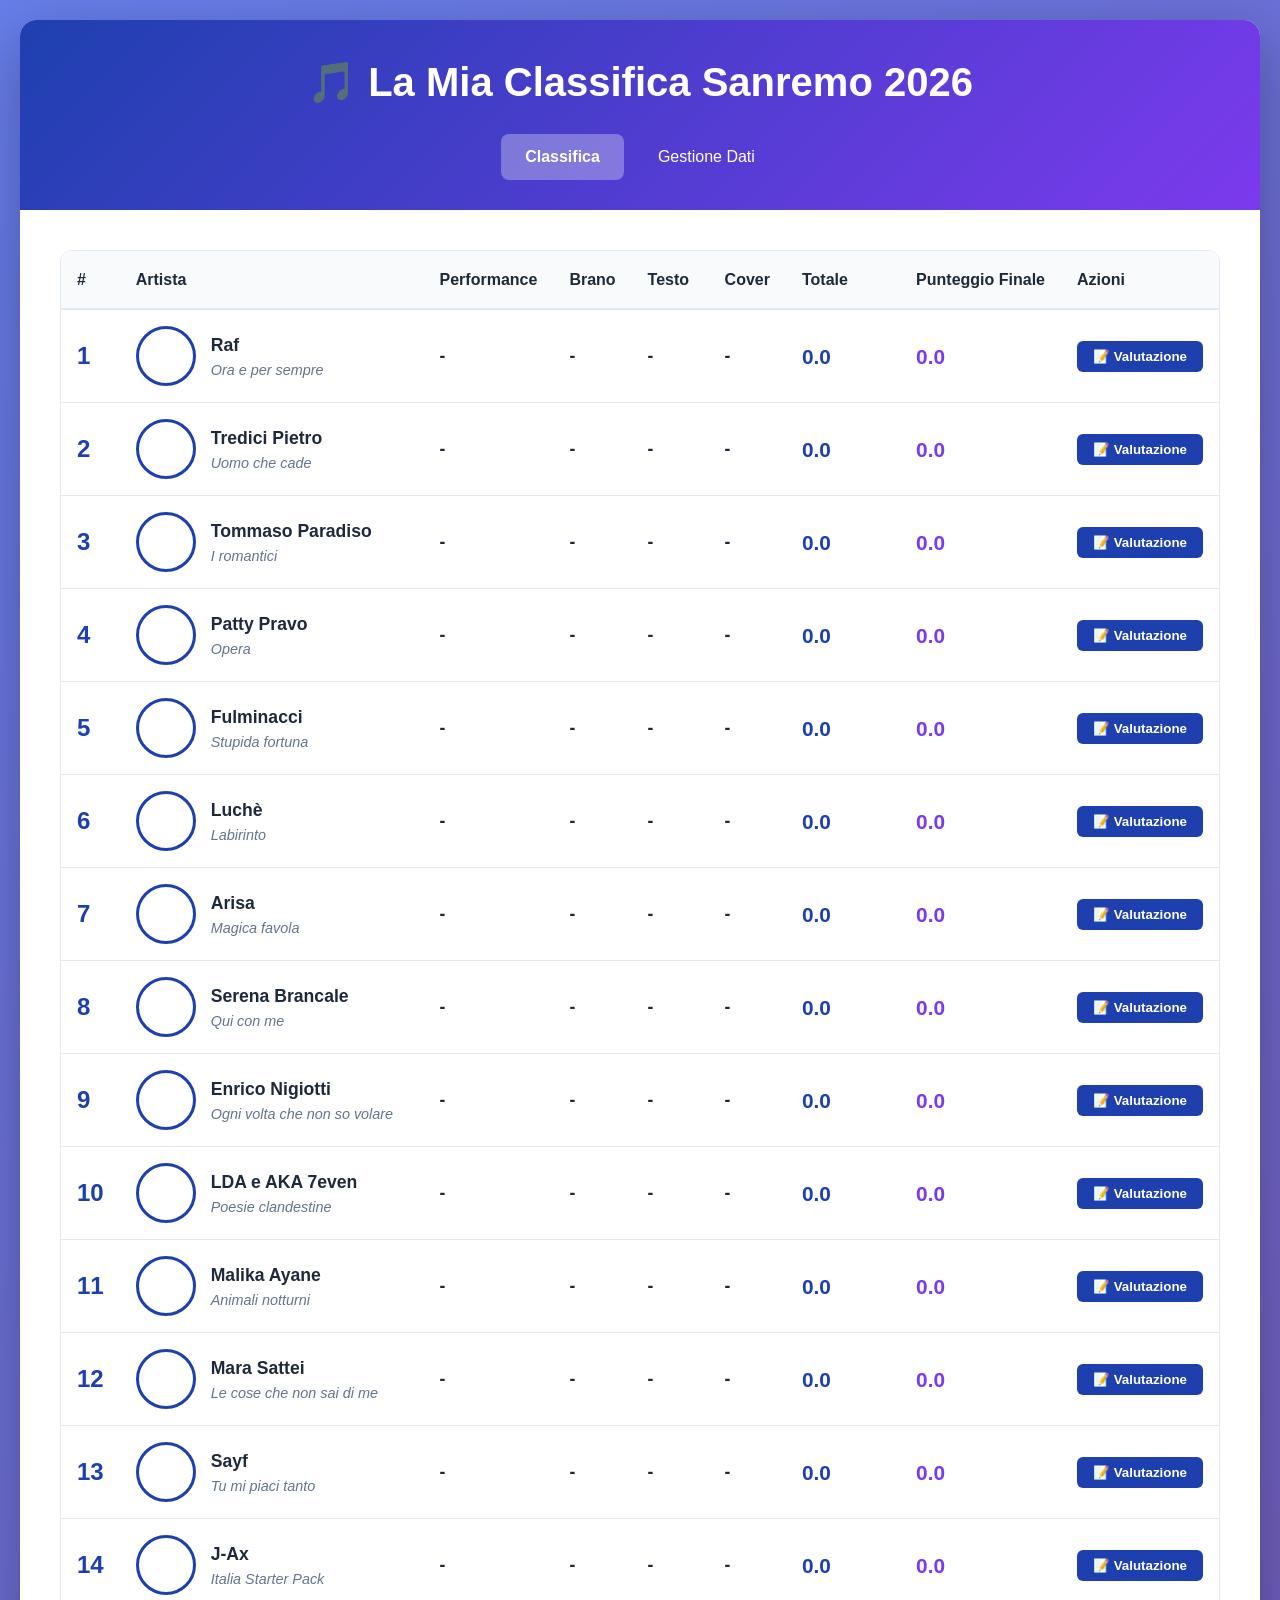
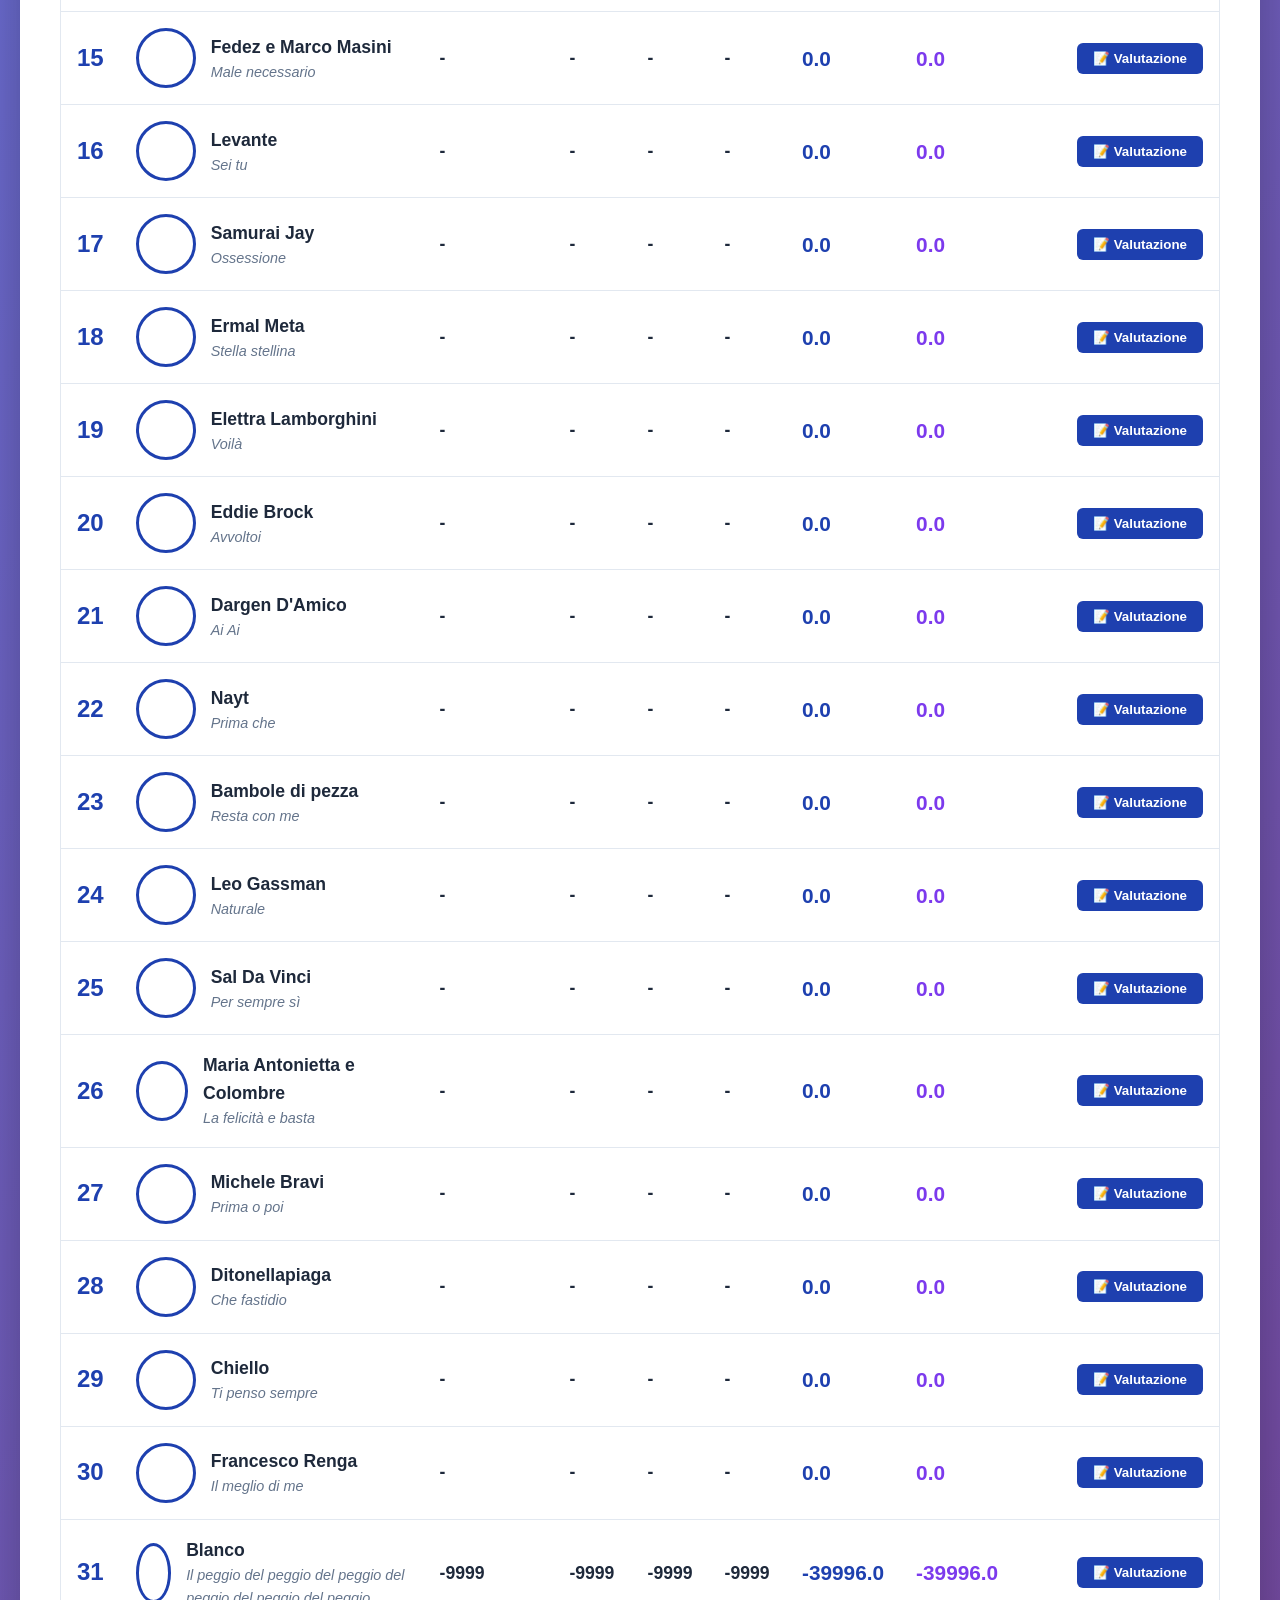
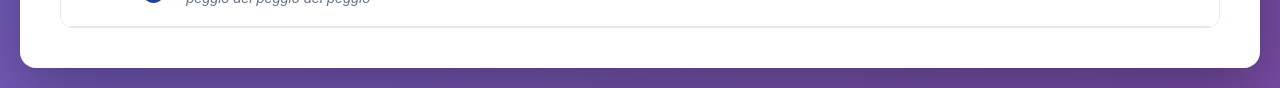
==== index.html @ cbe69db6 "immagini che si possono aprire" ====
<!DOCTYPE html>
<html lang="it">
<head>
    <meta charset="UTF-8">
    <meta name="viewport" content="width=device-width, initial-scale=1.0">
    <title>Classifica Sanremo 2026</title>
    <link rel="stylesheet" href="style.css">
</head>
<body>
    <div class="container">
        <header>
            <h1>🎵 La Mia Classifica Sanremo 2026</h1>
            <nav>
                <a href="index.html" class="active">Classifica</a>
                <a href="admin.html">Gestione Dati</a>
            </nav>
        </header>

        <main>
            <div class="table-container">
                <table id="rankingTable">
                    <thead>
                        <tr>
                            <th>#</th>
                            <th>Artista</th>
                            <th>Performance</th>
                            <th>Brano</th>
                            <th>Testo</th>
                            <th>Cover</th>
                            <th>Totale</th>
                            <th>Punteggio Finale</th>
                            <th>Azioni</th>
                        </tr>
                    </thead>
                    <tbody id="tableBody">
                        <!-- Popolato dinamicamente -->
                    </tbody>
                </table>
            </div>
        </main>
    </div>

    <!-- Modal per valutazione dettagliata -->
    <div id="reviewModal" class="modal">
        <div class="modal-content">
            <span class="close" onclick="closeModal()">&times;</span>
            <div id="modalBody">
                <!-- Contenuto dinamico -->
            </div>
        </div>
    </div>

    <!-- Modal per visualizzazione immagine -->
    <div id="imageModal" class="modal image-modal">
        <div class="image-modal-content">
            <span class="close" onclick="closeImageModal()">&times;</span>
            <img id="modalImage" src="" alt="">
        </div>
    </div>

    <script src="app.js"></script>
</body>
</html>
---- style.css ----
* {
    margin: 0;
    padding: 0;
    box-sizing: border-box;
}

:root {
    --primary: #1e40af;
    --secondary: #64748b;
    --success: #059669;
    --danger: #dc2626;
    --bg-light: #f8fafc;
    --bg-white: #ffffff;
    --text-dark: #1e293b;
    --text-light: #64748b;
    --border: #e2e8f0;
}

body {
    font-family: -apple-system, BlinkMacSystemFont, 'Segoe UI', Roboto, Oxygen, Ubuntu, sans-serif;
    background: linear-gradient(135deg, #667eea 0%, #764ba2 100%);
    color: var(--text-dark);
    line-height: 1.6;
    min-height: 100vh;
    padding: 20px;
}

/* Login Screen */
.login-screen {
    display: flex;
    justify-content: center;
    align-items: center;
    min-height: 100vh;
    padding: 20px;
}

.login-box {
    background: white;
    padding: 50px;
    border-radius: 16px;
    box-shadow: 0 20px 60px rgba(0, 0, 0, 0.3);
    max-width: 400px;
    width: 100%;
    text-align: center;
}

.login-box h1 {
    color: var(--primary);
    margin-bottom: 10px;
    font-size: 2rem;
}

.login-box p {
    color: var(--text-light);
    margin-bottom: 30px;
}

#loginForm input[type="password"] {
    width: 100%;
    padding: 15px;
    border: 2px solid var(--border);
    border-radius: 8px;
    font-size: 1rem;
    margin-bottom: 15px;
    transition: border-color 0.3s;
}

#loginForm input[type="password"]:focus {
    outline: none;
    border-color: var(--primary);
}

#loginForm button {
    width: 100%;
    padding: 15px;
    margin-bottom: 15px;
}

.login-error {
    color: var(--danger);
    font-weight: 600;
    margin-top: 10px;
    min-height: 20px;
}

.back-link {
    display: inline-block;
    color: var(--text-light);
    text-decoration: none;
    margin-top: 20px;
    transition: color 0.3s;
}

.back-link:hover {
    color: var(--primary);
}

.container {
    max-width: 1400px;
    margin: 0 auto;
    background: var(--bg-white);
    border-radius: 16px;
    box-shadow: 0 20px 60px rgba(0, 0, 0, 0.3);
    overflow: hidden;
}

header {
    background: linear-gradient(135deg, #1e40af 0%, #7c3aed 100%);
    color: white;
    padding: 30px 40px;
    text-align: center;
}

header h1 {
    font-size: 2.5rem;
    margin-bottom: 20px;
}

nav {
    display: flex;
    justify-content: center;
    align-items: center;
    gap: 10px;
}

nav a {
    color: white;
    text-decoration: none;
    padding: 10px 24px;
    border-radius: 8px;
    transition: background 0.3s;
}

nav a:hover {
    background: rgba(255, 255, 255, 0.2);
}

nav a.active {
    background: rgba(255, 255, 255, 0.3);
    font-weight: 600;
}

.btn-logout {
    background: rgba(220, 38, 38, 0.9);
    color: white;
    border: none;
    padding: 10px 24px;
    border-radius: 8px;
    cursor: pointer;
    font-weight: 600;
    transition: background 0.3s;
    margin-left: 20px;
}

.btn-logout:hover {
    background: rgba(220, 38, 38, 1);
}

main {
    padding: 40px;
}

/* Info Box */
.info-box {
    background: #dbeafe;
    border-left: 4px solid var(--primary);
    padding: 15px 20px;
    margin-bottom: 30px;
    border-radius: 8px;
    color: var(--text-dark);
}

/* Filters */
.filters {
    display: flex;
    gap: 10px;
    margin-bottom: 20px;
}

.btn-filter {
    padding: 10px 20px;
    border: 2px solid var(--primary);
    background: white;
    color: var(--primary);
    border-radius: 8px;
    cursor: pointer;
    font-weight: 600;
    transition: all 0.3s;
}

.btn-filter:hover {
    background: var(--primary);
    color: white;
}

/* Table */
.table-container {
    overflow-x: auto;
    border-radius: 12px;
    border: 1px solid var(--border);
}

table {
    width: 100%;
    border-collapse: collapse;
    background: white;
}

thead {
    background: var(--bg-light);
}

th {
    padding: 16px;
    text-align: left;
    font-weight: 700;
    color: var(--text-dark);
    border-bottom: 2px solid var(--border);
    white-space: nowrap;
}

td {
    padding: 16px;
    border-bottom: 1px solid var(--border);
}

tr:hover {
    background: var(--bg-light);
}

.artist-cell {
    display: flex;
    align-items: center;
    gap: 15px;
}

.artist-photo {
    width: 60px;
    height: 60px;
    border-radius: 50%;
    object-fit: cover;
    border: 3px solid var(--primary);
}

.artist-photo.clickable-image {
    cursor: pointer;
    transition: transform 0.3s, filter 0.3s;
}

.artist-photo.clickable-image:hover {
    transform: scale(1.1);
    filter: brightness(1.2);
}

.artist-info {
    display: flex;
    flex-direction: column;
}

.artist-name {
    font-weight: 700;
    font-size: 1.1rem;
    color: var(--text-dark);
}

.artist-song {
    font-size: 0.9rem;
    color: var(--text-light);
    font-style: italic;
}

.score {
    font-weight: 600;
    font-size: 1.1rem;
}

.total-score {
    font-weight: 800;
    font-size: 1.3rem;
    color: var(--primary);
}

.final-score {
    font-weight: 800;
    font-size: 1.3rem;
    color: #7c3aed;
}

.position {
    font-weight: 800;
    font-size: 1.5rem;
    color: var(--primary);
}

.btn-review {
    padding: 8px 16px;
    background: var(--primary);
    color: white;
    border: none;
    border-radius: 6px;
    cursor: pointer;
    font-weight: 600;
    transition: all 0.3s;
    white-space: nowrap;
}

.btn-review:hover {
    background: #1e3a8a;
    transform: translateY(-2px);
}

/* Modal */
.modal {
    display: none;
    position: fixed;
    z-index: 1000;
    left: 0;
    top: 0;
    width: 100%;
    height: 100%;
    background: rgba(0, 0, 0, 0.7);
    backdrop-filter: blur(5px);
}

.modal-content {
    background: white;
    margin: 5% auto;
    padding: 40px;
    border-radius: 16px;
    max-width: 700px;
    max-height: 80vh;
    overflow-y: auto;
    position: relative;
    box-shadow: 0 20px 60px rgba(0, 0, 0, 0.3);
}

.close {
    position: absolute;
    right: 20px;
    top: 20px;
    font-size: 32px;
    font-weight: bold;
    color: var(--text-light);
    cursor: pointer;
    transition: color 0.3s;
}

.close:hover {
    color: var(--danger);
}

/* Admin Actions */
.admin-actions {
    display: flex;
    gap: 10px;
    margin-bottom: 30px;
    flex-wrap: wrap;
}

.btn-primary, .btn-secondary, .btn-danger {
    padding: 12px 24px;
    border: none;
    border-radius: 8px;
    cursor: pointer;
    font-weight: 600;
    font-size: 1rem;
    transition: all 0.3s;
}

.btn-primary {
    background: var(--primary);
    color: white;
}

.btn-primary:hover {
    background: #1e3a8a;
}

.btn-secondary {
    background: var(--secondary);
    color: white;
}

.btn-secondary:hover {
    background: #475569;
}

.btn-danger {
    background: var(--danger);
    color: white;
}

.btn-danger:hover {
    background: #b91c1c;
}

/* Artists Grid */
.artists-grid {
    display: grid;
    grid-template-columns: repeat(auto-fill, minmax(300px, 1fr));
    gap: 20px;
}

.artist-card {
    background: white;
    border: 2px solid var(--border);
    border-radius: 12px;
    padding: 20px;
    cursor: pointer;
    transition: all 0.3s;
    position: relative;
}

.artist-card:hover {
    border-color: var(--primary);
    transform: translateY(-5px);
    box-shadow: 0 10px 30px rgba(0, 0, 0, 0.1);
}

.position-badge {
    position: absolute;
    top: 15px;
    right: 15px;
    background: var(--primary);
    color: white;
    width: 40px;
    height: 40px;
    border-radius: 50%;
    display: flex;
    align-items: center;
    justify-content: center;
    font-weight: 800;
    font-size: 1.2rem;
    box-shadow: 0 2px 8px rgba(0, 0, 0, 0.2);
}

.artist-card img {
    width: 100%;
    height: 200px;
    object-fit: cover;
    border-radius: 8px;
    margin-bottom: 15px;
}

.artist-card h3 {
    margin-bottom: 5px;
    color: var(--text-dark);
}

.artist-card p {
    color: var(--text-light);
    font-size: 0.9rem;
    margin-bottom: 10px;
}

.artist-card .scores {
    display: grid;
    grid-template-columns: repeat(2, 1fr);
    gap: 8px;
    font-size: 0.85rem;
}

.artist-card .scores div {
    background: var(--bg-light);
    padding: 5px 10px;
    border-radius: 6px;
}

/* Form */
.form-group {
    margin-bottom: 20px;
}

.form-group label {
    display: block;
    margin-bottom: 8px;
    font-weight: 600;
    color: var(--text-dark);
}

.form-group input,
.form-group textarea {
    width: 100%;
    padding: 12px;
    border: 2px solid var(--border);
    border-radius: 8px;
    font-size: 1rem;
    font-family: inherit;
    transition: border-color 0.3s;
}

.form-group input:focus,
.form-group textarea:focus {
    outline: none;
    border-color: var(--primary);
}

.form-group small {
    display: block;
    margin-top: 5px;
    color: var(--text-light);
    font-size: 0.85rem;
}

.form-row {
    display: grid;
    grid-template-columns: repeat(2, 1fr);
    gap: 15px;
}

.form-actions {
    display: flex;
    gap: 10px;
    margin-top: 30px;
}

.form-actions button {
    flex: 1;
}

/* Review Modal Content */
#modalBody h2 {
    color: var(--primary);
    margin-bottom: 10px;
}

#modalBody h3 {
    margin-top: 20px;
    margin-bottom: 10px;
    color: var(--text-dark);
}

#modalBody .scores-grid {
    display: grid;
    grid-template-columns: repeat(2, 1fr);
    gap: 15px;
    margin: 20px 0;
}

#modalBody .score-item {
    background: var(--bg-light);
    padding: 15px;
    border-radius: 8px;
    text-align: center;
}

#modalBody .score-item strong {
    display: block;
    font-size: 0.9rem;
    color: var(--text-light);
    margin-bottom: 5px;
}

#modalBody .score-item span {
    font-size: 2rem;
    font-weight: 800;
    color: var(--primary);
}

#modalBody .review-text {
    background: var(--bg-light);
    padding: 20px;
    border-radius: 8px;
    line-height: 1.8;
    margin-top: 15px;
}

/* Image Modal */
.image-modal {
    z-index: 2000;
}

.image-modal-content {
    background: transparent;
    display: flex;
    align-items: center;
    justify-content: center;
    position: relative;
}

.image-modal-content img {
    max-width: 90%;
    max-height: 90vh;
    border-radius: 8px;
    object-fit: contain;
    box-shadow: 0 4px 20px rgba(0, 0, 0, 0.3);
}

.image-modal-content .close {
    position: absolute;
    top: 20px;
    right: 30px;
    color: white;
    font-size: 40px;
    font-weight: bold;
    cursor: pointer;
    background: rgba(0, 0, 0, 0.5);
    width: 50px;
    height: 50px;
    border-radius: 50%;
    display: flex;
    align-items: center;
    justify-content: center;
    transition: background 0.3s;
    z-index: 2001;
}

.image-modal-content .close:hover {
    background: rgba(0, 0, 0, 0.8);
}

@media (max-width: 768px) {
    .login-box {
        padding: 30px;
    }

    header h1 {
        font-size: 1.8rem;
    }

    main {
        padding: 20px;
    }

    .form-row {
        grid-template-columns: 1fr;
    }

    .artists-grid {
        grid-template-columns: 1fr;
    }

    table {
        font-size: 0.9rem;
    }

    th, td {
        padding: 10px;
    }
}
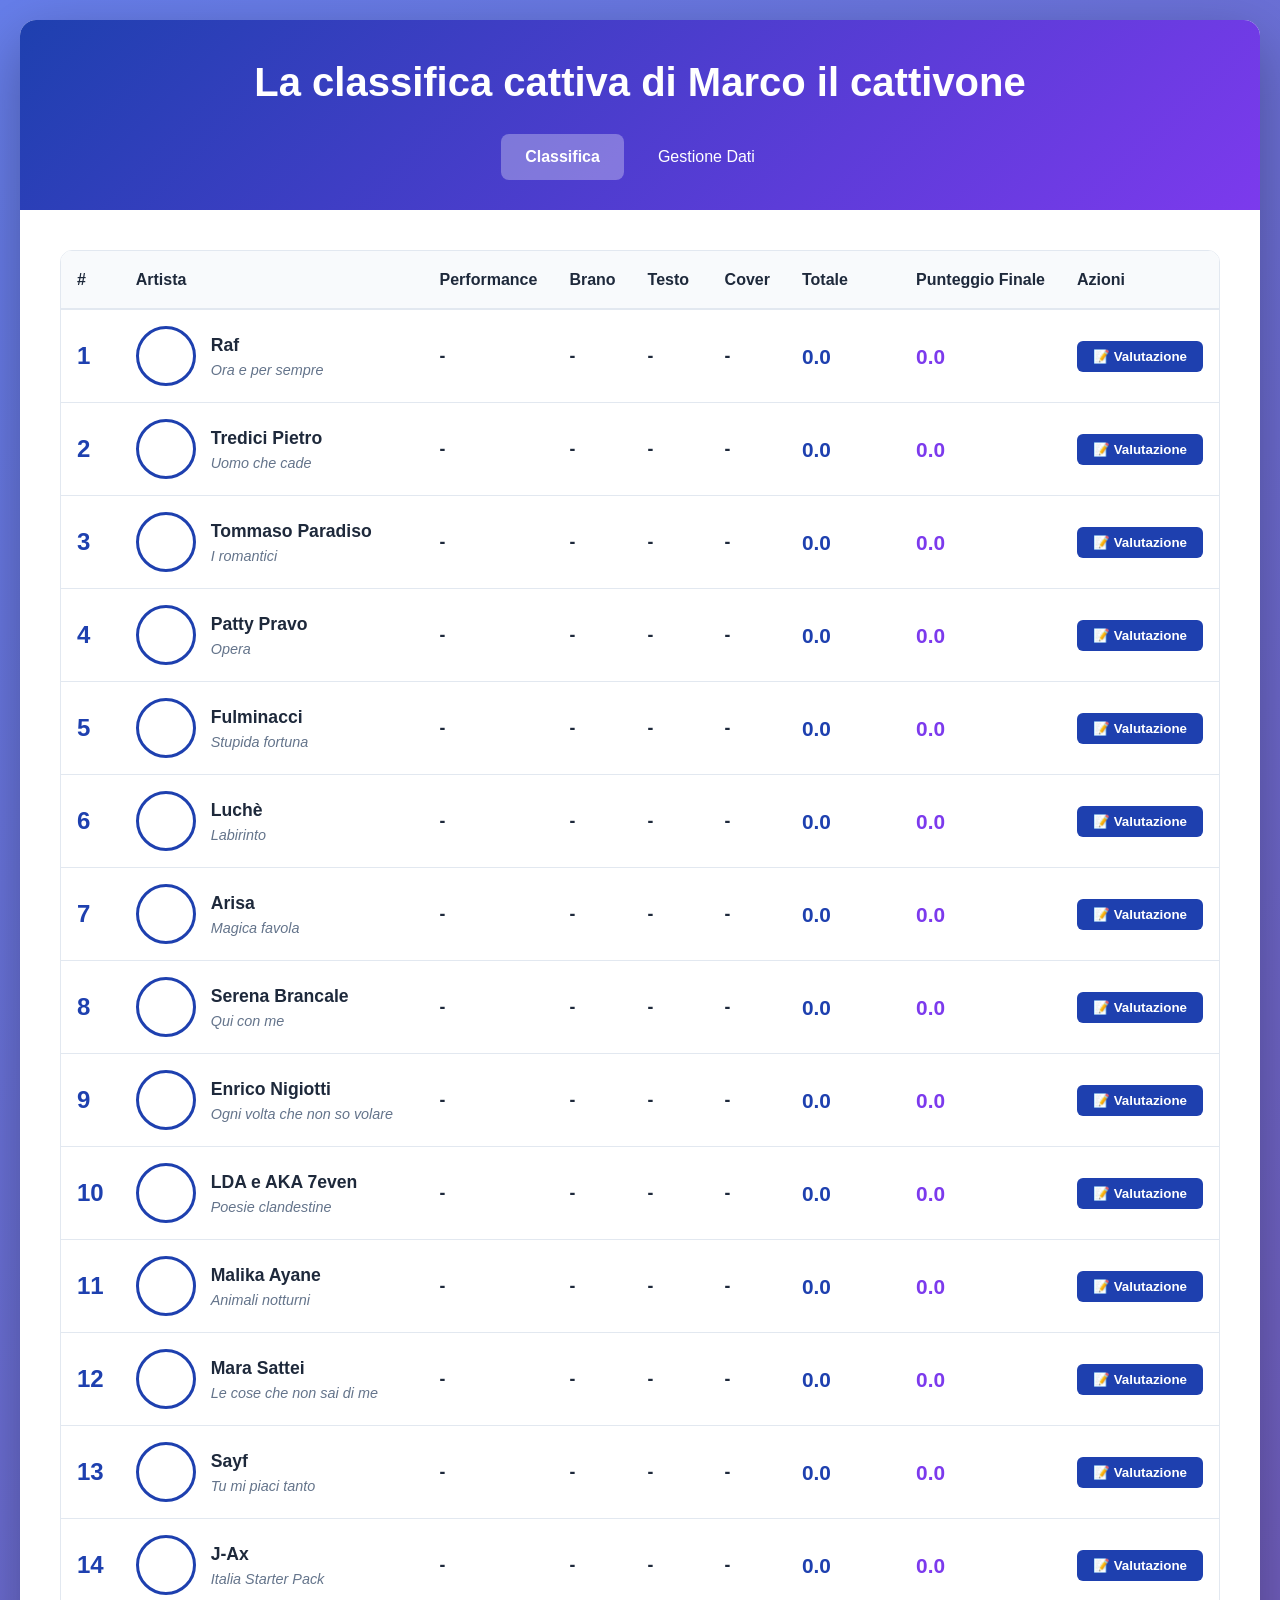
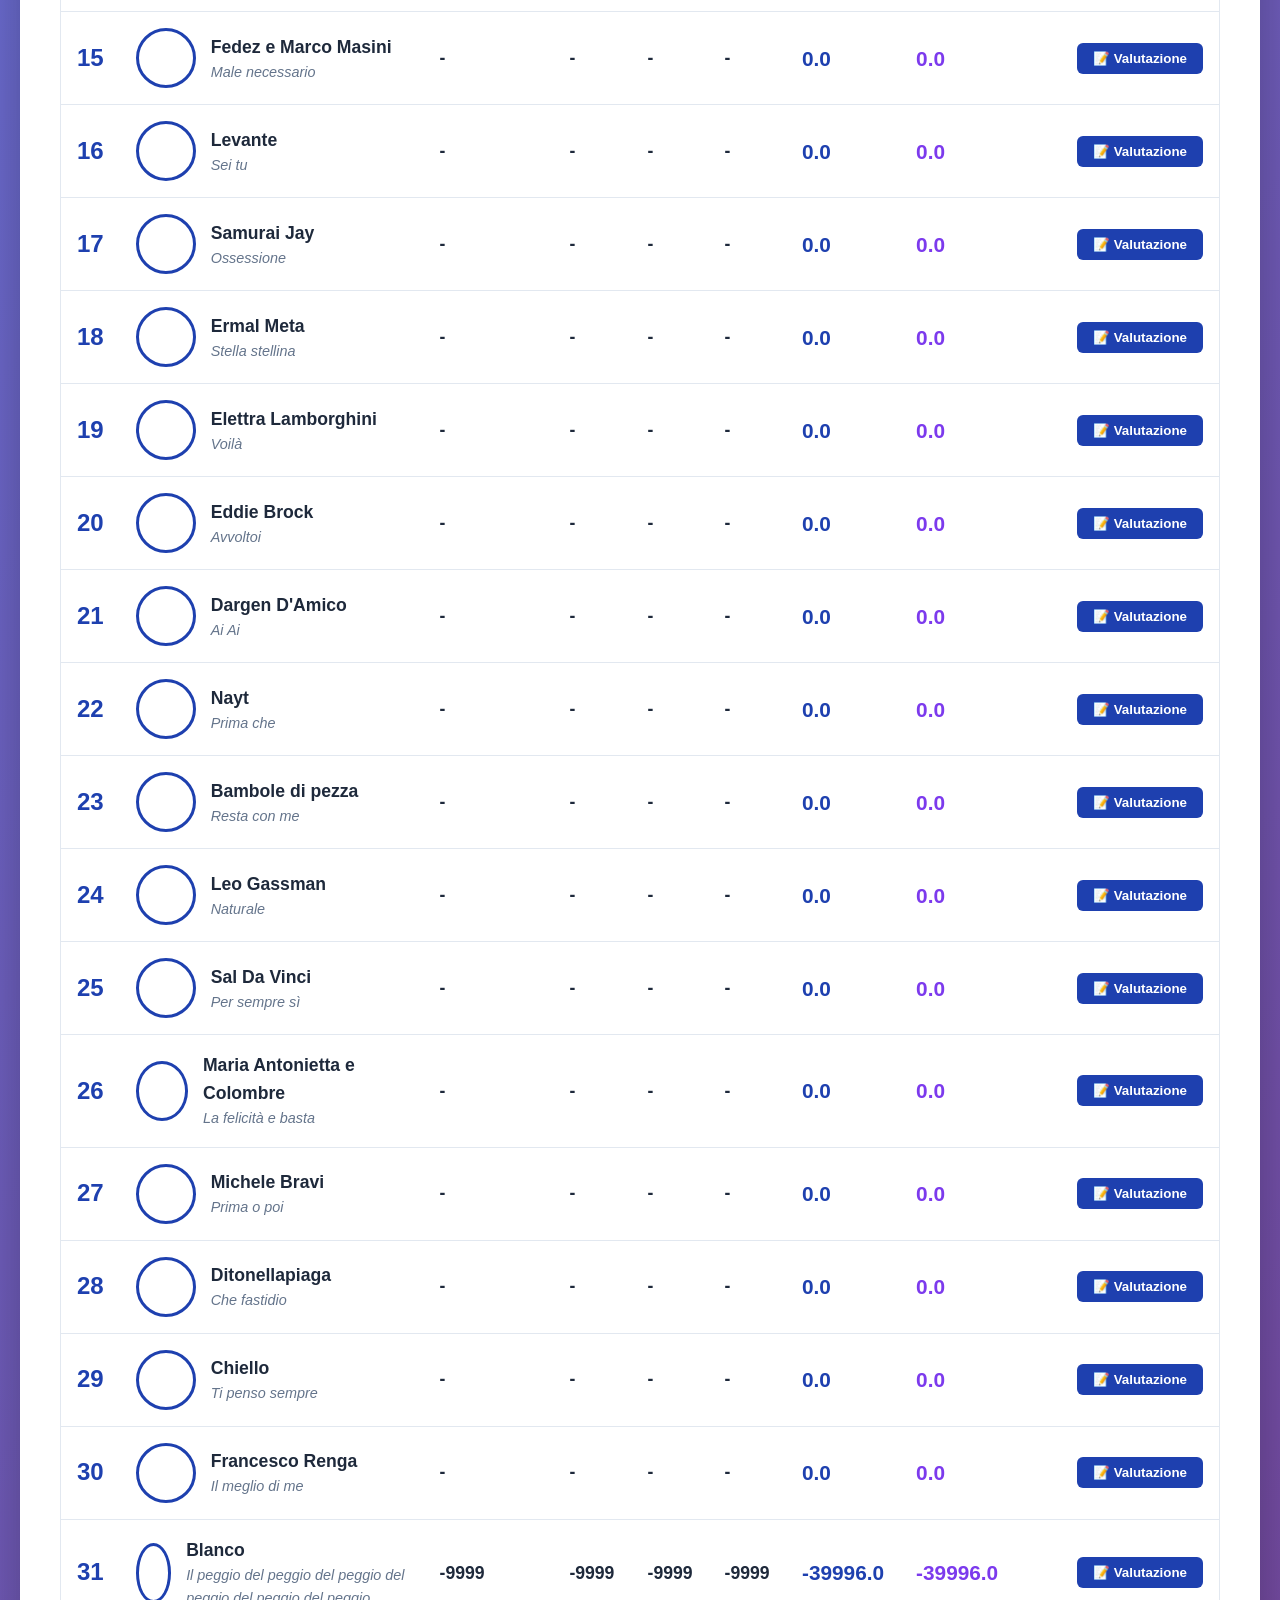
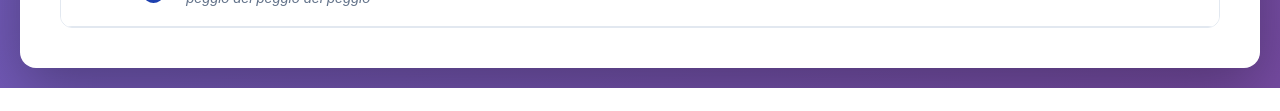
==== commit 89b892ac: "titolo" ====
--- a/index.html
+++ b/index.html
@@ -9,7 +9,7 @@
 <body>
     <div class="container">
         <header>
-            <h1>🎵 La Mia Classifica Sanremo 2026</h1>
+            <h1>La classifica cattiva di Marco il cattivone</h1>
             <nav>
                 <a href="index.html" class="active">Classifica</a>
                 <a href="admin.html">Gestione Dati</a>
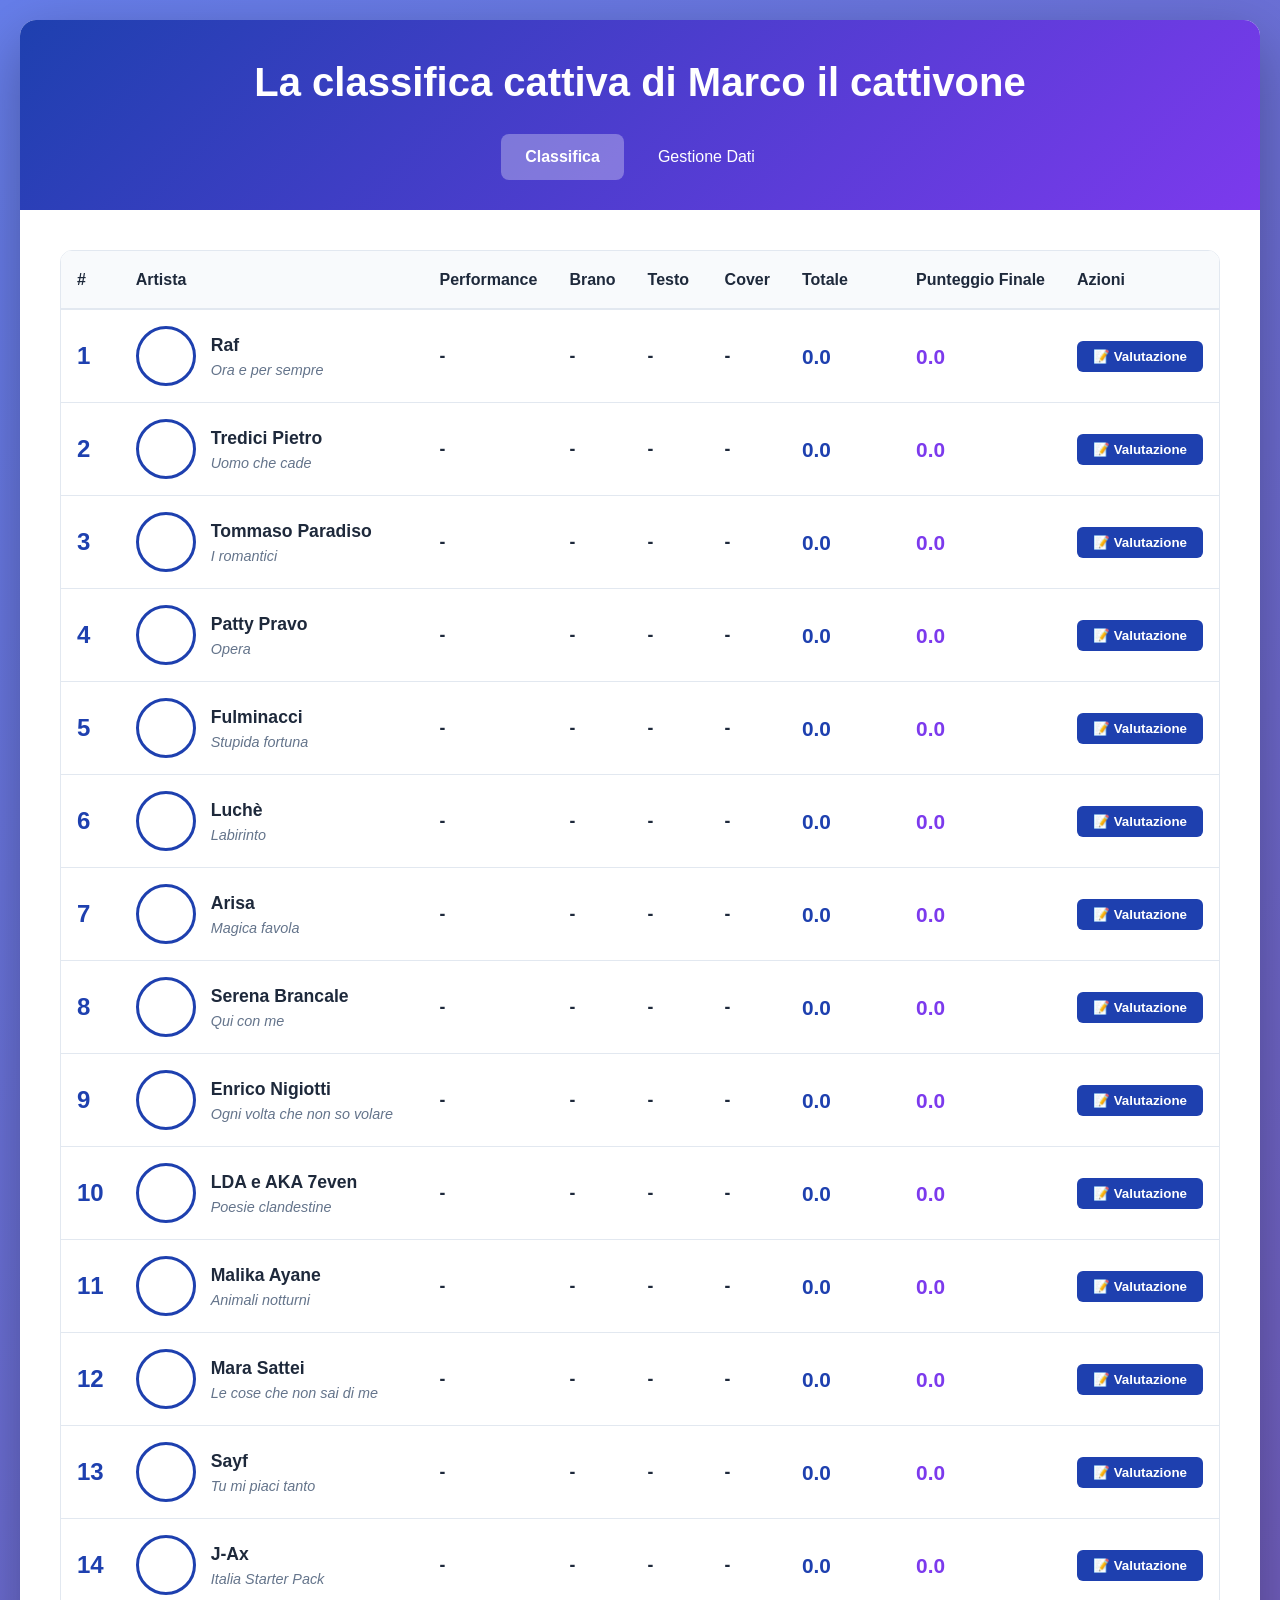
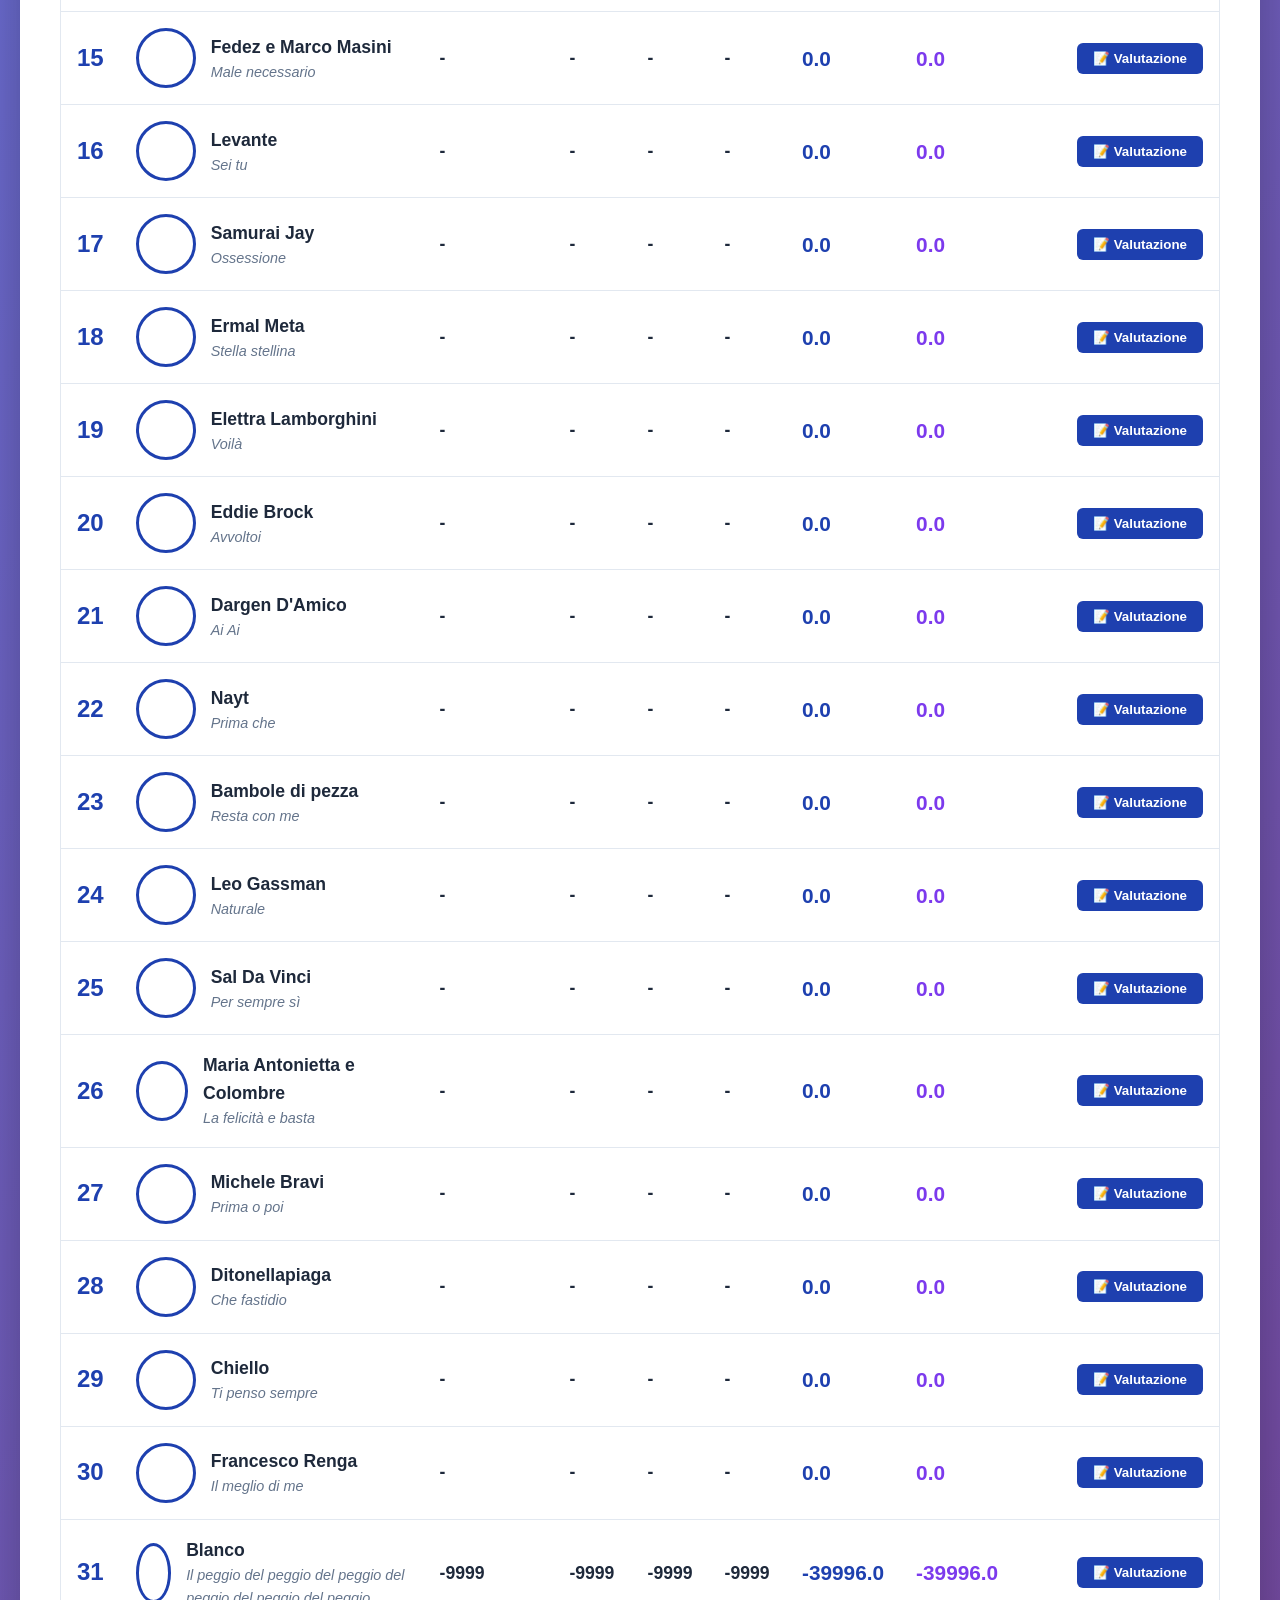
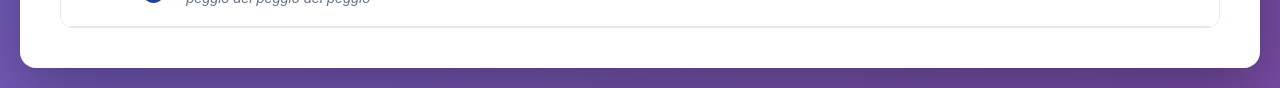
==== commit f8d3b739: "firebase" ====
--- a/index.html
+++ b/index.html
@@ -58,6 +58,10 @@
         </div>
     </div>
 
+    <!-- Firebase SDK (sistema commenti) -->
+    <script src="https://www.gstatic.com/firebasejs/10.11.0/firebase-app-compat.js"></script>
+    <script src="https://www.gstatic.com/firebasejs/10.11.0/firebase-firestore-compat.js"></script>
+    <script src="firebase-config.js"></script>
     <script src="app.js"></script>
 </body>
 </html>
--- a/style.css
+++ b/style.css
@@ -637,4 +637,155 @@
     th, td {
         padding: 10px;
     }
+}
+
+/* ============================================================
+   SISTEMA DI COMMENTI
+   ============================================================ */
+
+.comments-section {
+    margin-top: 30px;
+    padding-top: 25px;
+    border-top: 2px solid var(--border);
+}
+
+.comments-section h3 {
+    margin-bottom: 15px;
+    color: var(--text-dark);
+    font-size: 1.1rem;
+}
+
+/* Form commento */
+.comment-form {
+    background: var(--bg-light);
+    border-radius: 10px;
+    padding: 18px;
+    margin-bottom: 20px;
+    display: flex;
+    flex-direction: column;
+    gap: 10px;
+}
+
+.comment-input,
+.comment-textarea {
+    width: 100%;
+    padding: 10px 14px;
+    border: 2px solid var(--border);
+    border-radius: 8px;
+    font-size: 0.95rem;
+    font-family: inherit;
+    transition: border-color 0.3s, box-shadow 0.3s;
+    background: white;
+}
+
+.comment-input:focus,
+.comment-textarea:focus {
+    outline: none;
+    border-color: var(--primary);
+    box-shadow: 0 0 0 3px rgba(30, 64, 175, 0.1);
+}
+
+.comment-textarea {
+    resize: vertical;
+    min-height: 80px;
+}
+
+.comment-input.input-error,
+.comment-textarea.input-error {
+    border-color: var(--danger);
+    animation: shake 0.3s ease;
+}
+
+@keyframes shake {
+    0%, 100% { transform: translateX(0); }
+    25%       { transform: translateX(-6px); }
+    75%       { transform: translateX(6px); }
+}
+
+.btn-comment {
+    align-self: flex-end;
+    padding: 9px 20px;
+    background: var(--primary);
+    color: white;
+    border: none;
+    border-radius: 8px;
+    cursor: pointer;
+    font-size: 0.95rem;
+    font-weight: 600;
+    transition: background 0.3s, transform 0.2s;
+}
+
+.btn-comment:hover:not(:disabled) {
+    background: #1e3a8a;
+    transform: translateY(-1px);
+}
+
+.btn-comment:disabled {
+    opacity: 0.6;
+    cursor: default;
+}
+
+/* Lista commenti */
+.comments-list {
+    display: flex;
+    flex-direction: column;
+    gap: 12px;
+}
+
+.comment-item {
+    background: white;
+    border: 1px solid var(--border);
+    border-radius: 10px;
+    padding: 14px 16px;
+    transition: box-shadow 0.2s;
+}
+
+.comment-item:hover {
+    box-shadow: 0 2px 10px rgba(0, 0, 0, 0.07);
+}
+
+.comment-header {
+    display: flex;
+    align-items: center;
+    justify-content: space-between;
+    margin-bottom: 8px;
+    flex-wrap: wrap;
+    gap: 4px;
+}
+
+.comment-author {
+    font-weight: 700;
+    color: var(--primary);
+    font-size: 0.95rem;
+}
+
+.comment-date {
+    font-size: 0.78rem;
+    color: var(--text-light);
+}
+
+.comment-body {
+    color: var(--text-dark);
+    line-height: 1.6;
+    font-size: 0.95rem;
+    white-space: pre-wrap;
+    word-break: break-word;
+}
+
+.no-comments,
+.comments-loading {
+    text-align: center;
+    padding: 20px;
+    color: var(--text-light);
+    font-style: italic;
+    font-size: 0.95rem;
+}
+
+.no-comments code {
+    background: var(--bg-light);
+    padding: 1px 5px;
+    border-radius: 4px;
+    font-style: normal;
+    font-size: 0.85rem;
+    color: var(--text-dark);
 }
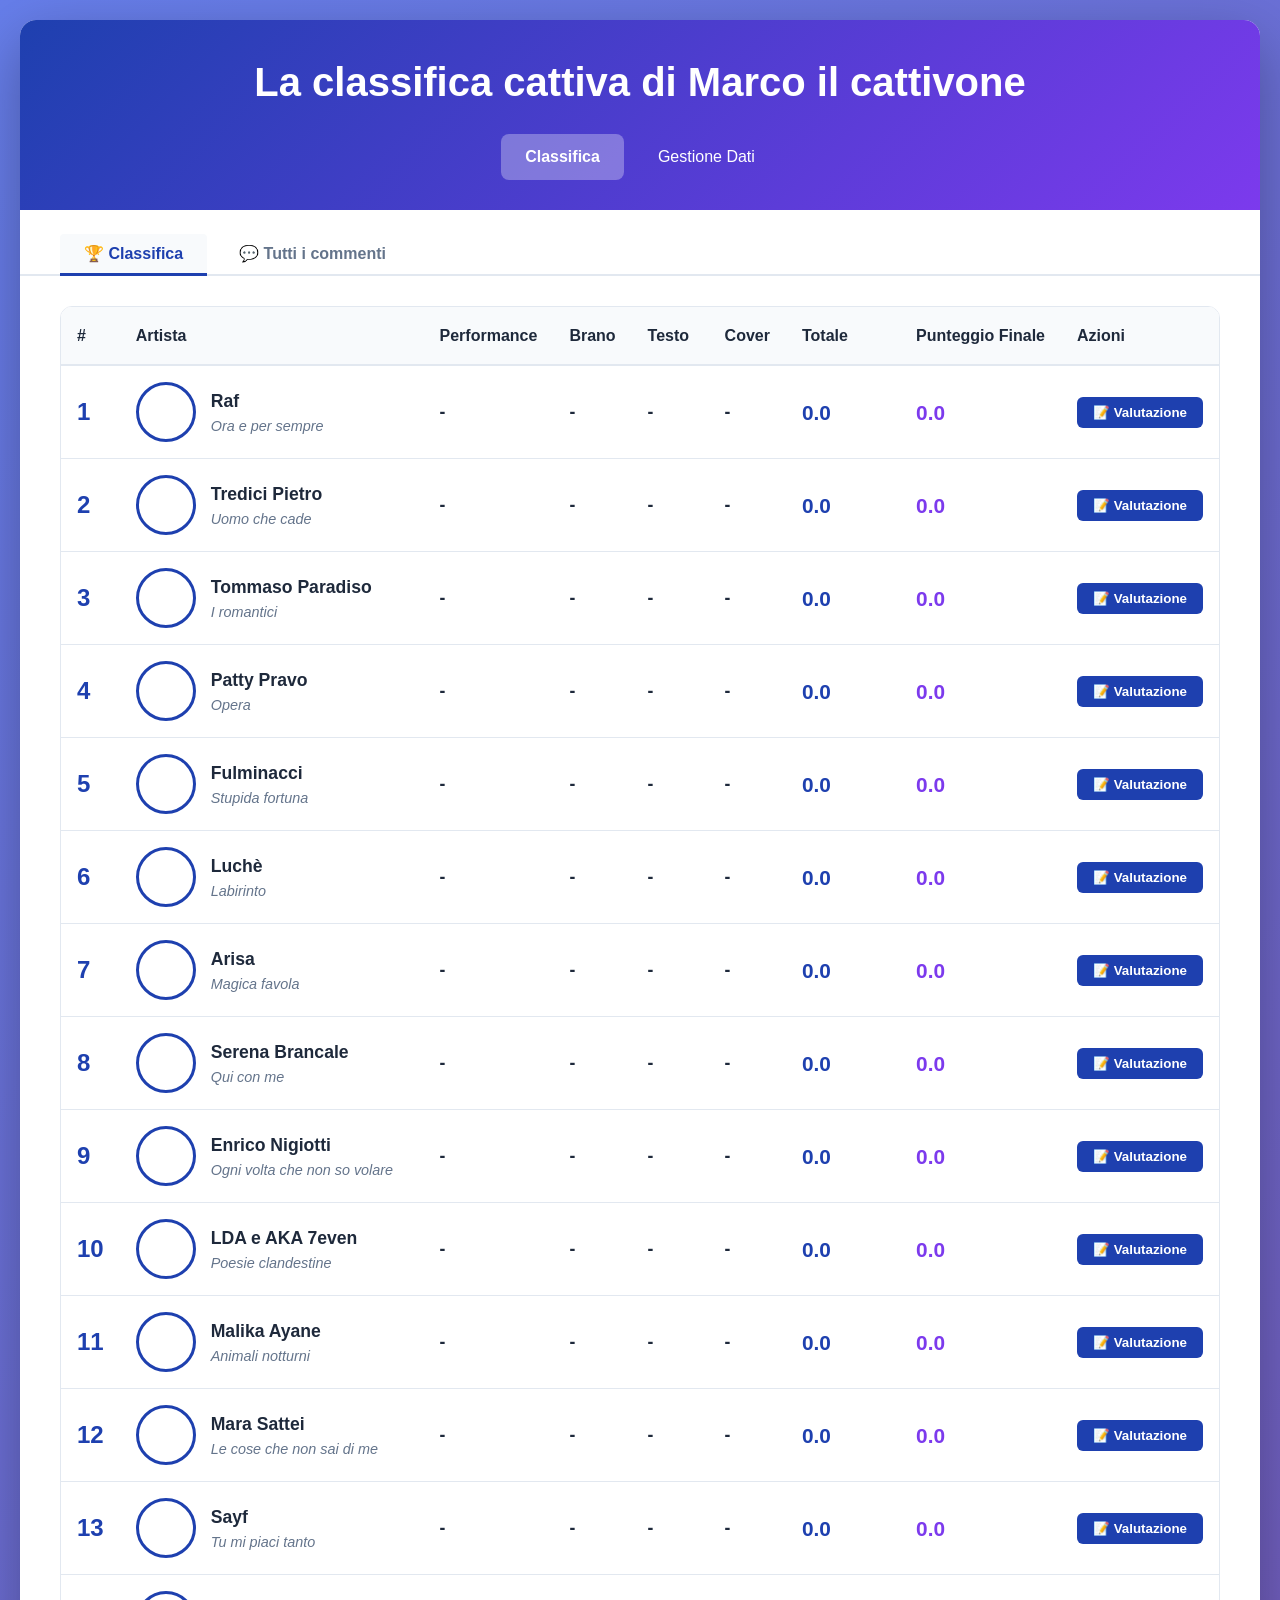
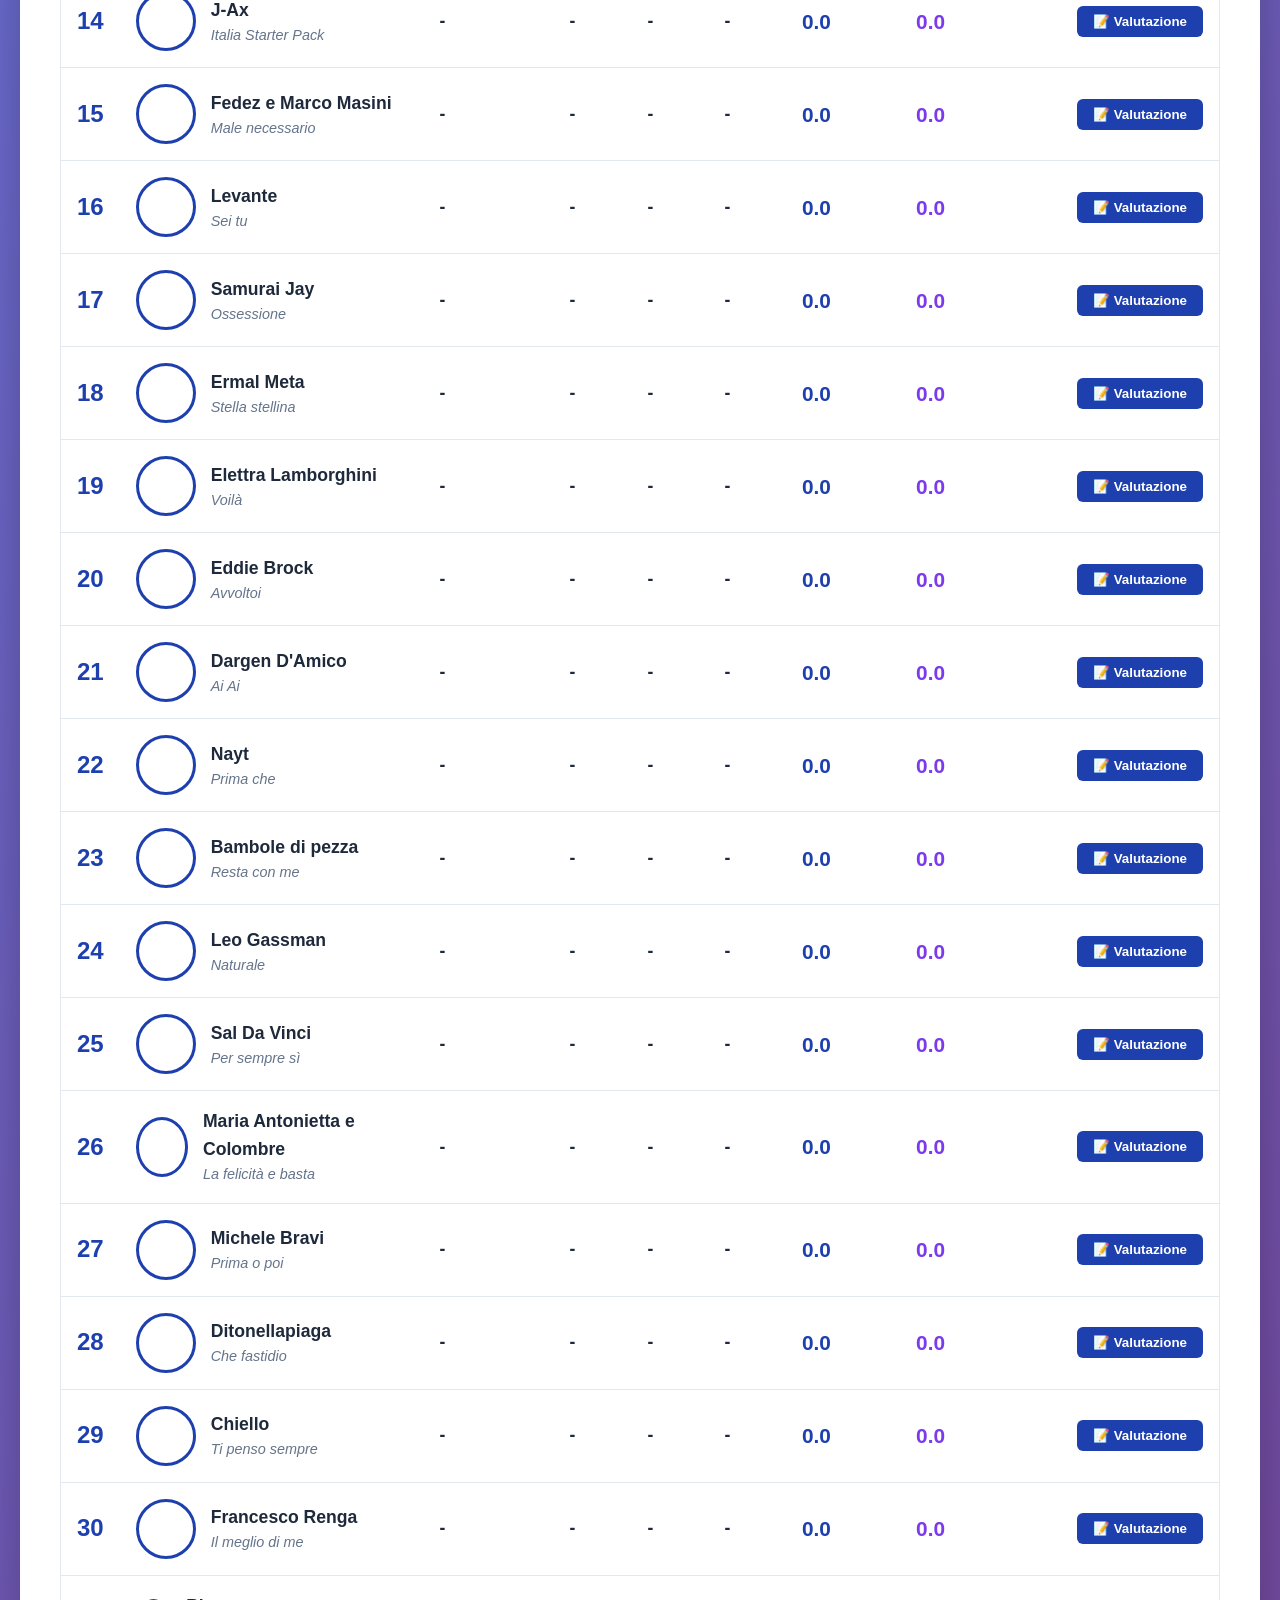
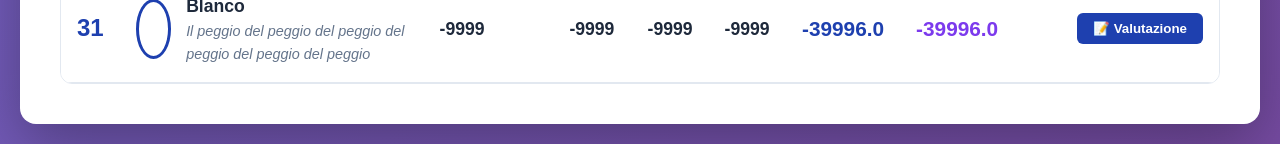
==== commit 414e6300: "sezione commenti" ====
--- a/index.html
+++ b/index.html
@@ -17,25 +17,38 @@
         </header>
 
         <main>
-            <div class="table-container">
-                <table id="rankingTable">
-                    <thead>
-                        <tr>
-                            <th>#</th>
-                            <th>Artista</th>
-                            <th>Performance</th>
-                            <th>Brano</th>
-                            <th>Testo</th>
-                            <th>Cover</th>
-                            <th>Totale</th>
-                            <th>Punteggio Finale</th>
-                            <th>Azioni</th>
-                        </tr>
-                    </thead>
-                    <tbody id="tableBody">
-                        <!-- Popolato dinamicamente -->
-                    </tbody>
-                </table>
+            <div class="tab-bar">
+                <button class="tab-btn active" id="tabRanking" onclick="switchTab('ranking')">🏆 Classifica</button>
+                <button class="tab-btn" id="tabComments" onclick="switchTab('comments')">💬 Tutti i commenti</button>
+            </div>
+
+            <div id="rankingPanel">
+                <div class="table-container">
+                    <table id="rankingTable">
+                        <thead>
+                            <tr>
+                                <th>#</th>
+                                <th>Artista</th>
+                                <th>Performance</th>
+                                <th>Brano</th>
+                                <th>Testo</th>
+                                <th>Cover</th>
+                                <th>Totale</th>
+                                <th>Punteggio Finale</th>
+                                <th>Azioni</th>
+                            </tr>
+                        </thead>
+                        <tbody id="tableBody">
+                            <!-- Popolato dinamicamente -->
+                        </tbody>
+                    </table>
+                </div>
+            </div>
+
+            <div id="commentsPanel" style="display:none;">
+                <div id="allCommentsContainer">
+                    <!-- Popolato dinamicamente -->
+                </div>
             </div>
         </main>
     </div>
--- a/style.css
+++ b/style.css
@@ -157,7 +157,7 @@
 }
 
 main {
-    padding: 40px;
+    padding: 0;
 }
 
 /* Info Box */
@@ -788,4 +788,140 @@
     font-style: normal;
     font-size: 0.85rem;
     color: var(--text-dark);
+}
+
+/* ============================================================
+   TAB BAR
+   ============================================================ */
+
+.tab-bar {
+    display: flex;
+    gap: 8px;
+    padding: 24px 40px 0;
+    border-bottom: 2px solid var(--border);
+    margin-bottom: 0;
+}
+
+.tab-btn {
+    padding: 10px 24px;
+    border: none;
+    background: none;
+    font-size: 1rem;
+    font-weight: 600;
+    color: var(--text-light);
+    cursor: pointer;
+    border-bottom: 3px solid transparent;
+    margin-bottom: -2px;
+    border-radius: 4px 4px 0 0;
+    transition: color 0.2s, border-color 0.2s, background 0.2s;
+}
+
+.tab-btn:hover {
+    color: var(--primary);
+    background: var(--bg-light);
+}
+
+.tab-btn.active {
+    color: var(--primary);
+    border-bottom-color: var(--primary);
+    background: var(--bg-light);
+}
+
+#rankingPanel {
+    padding: 30px 40px 40px;
+}
+
+#commentsPanel {
+    padding: 30px 40px 40px;
+}
+
+/* ============================================================
+   TUTTI I COMMENTI - gruppi per artista
+   ============================================================ */
+
+.acg-group {
+    background: var(--bg-light);
+    border-radius: 12px;
+    margin-bottom: 20px;
+    overflow: hidden;
+    border: 1px solid var(--border);
+}
+
+.acg-header {
+    display: flex;
+    align-items: center;
+    gap: 14px;
+    padding: 16px 20px;
+    background: white;
+    border-bottom: 1px solid var(--border);
+}
+
+.acg-header img {
+    width: 48px;
+    height: 48px;
+    border-radius: 50%;
+    object-fit: cover;
+    border: 2px solid var(--primary);
+    flex-shrink: 0;
+}
+
+.acg-header-info {
+    display: flex;
+    flex-direction: column;
+    flex: 1;
+    min-width: 0;
+}
+
+.acg-artist-name {
+    font-weight: 700;
+    font-size: 1.05rem;
+    color: var(--text-dark);
+    white-space: nowrap;
+    overflow: hidden;
+    text-overflow: ellipsis;
+}
+
+.acg-artist-song {
+    font-size: 0.85rem;
+    color: var(--text-light);
+    font-style: italic;
+    white-space: nowrap;
+    overflow: hidden;
+    text-overflow: ellipsis;
+}
+
+.acg-count {
+    background: var(--primary);
+    color: white;
+    font-size: 0.8rem;
+    font-weight: 700;
+    padding: 4px 10px;
+    border-radius: 20px;
+    white-space: nowrap;
+    flex-shrink: 0;
+}
+
+.acg-list {
+    padding: 12px 16px;
+    display: flex;
+    flex-direction: column;
+    gap: 10px;
+}
+
+.acg-list .comment-item {
+    background: white;
+}
+
+@media (max-width: 768px) {
+    .tab-bar {
+        padding: 16px 20px 0;
+    }
+    .tab-btn {
+        padding: 8px 14px;
+        font-size: 0.9rem;
+    }
+    #rankingPanel,
+    #commentsPanel {
+        padding: 20px;
+    }
 }
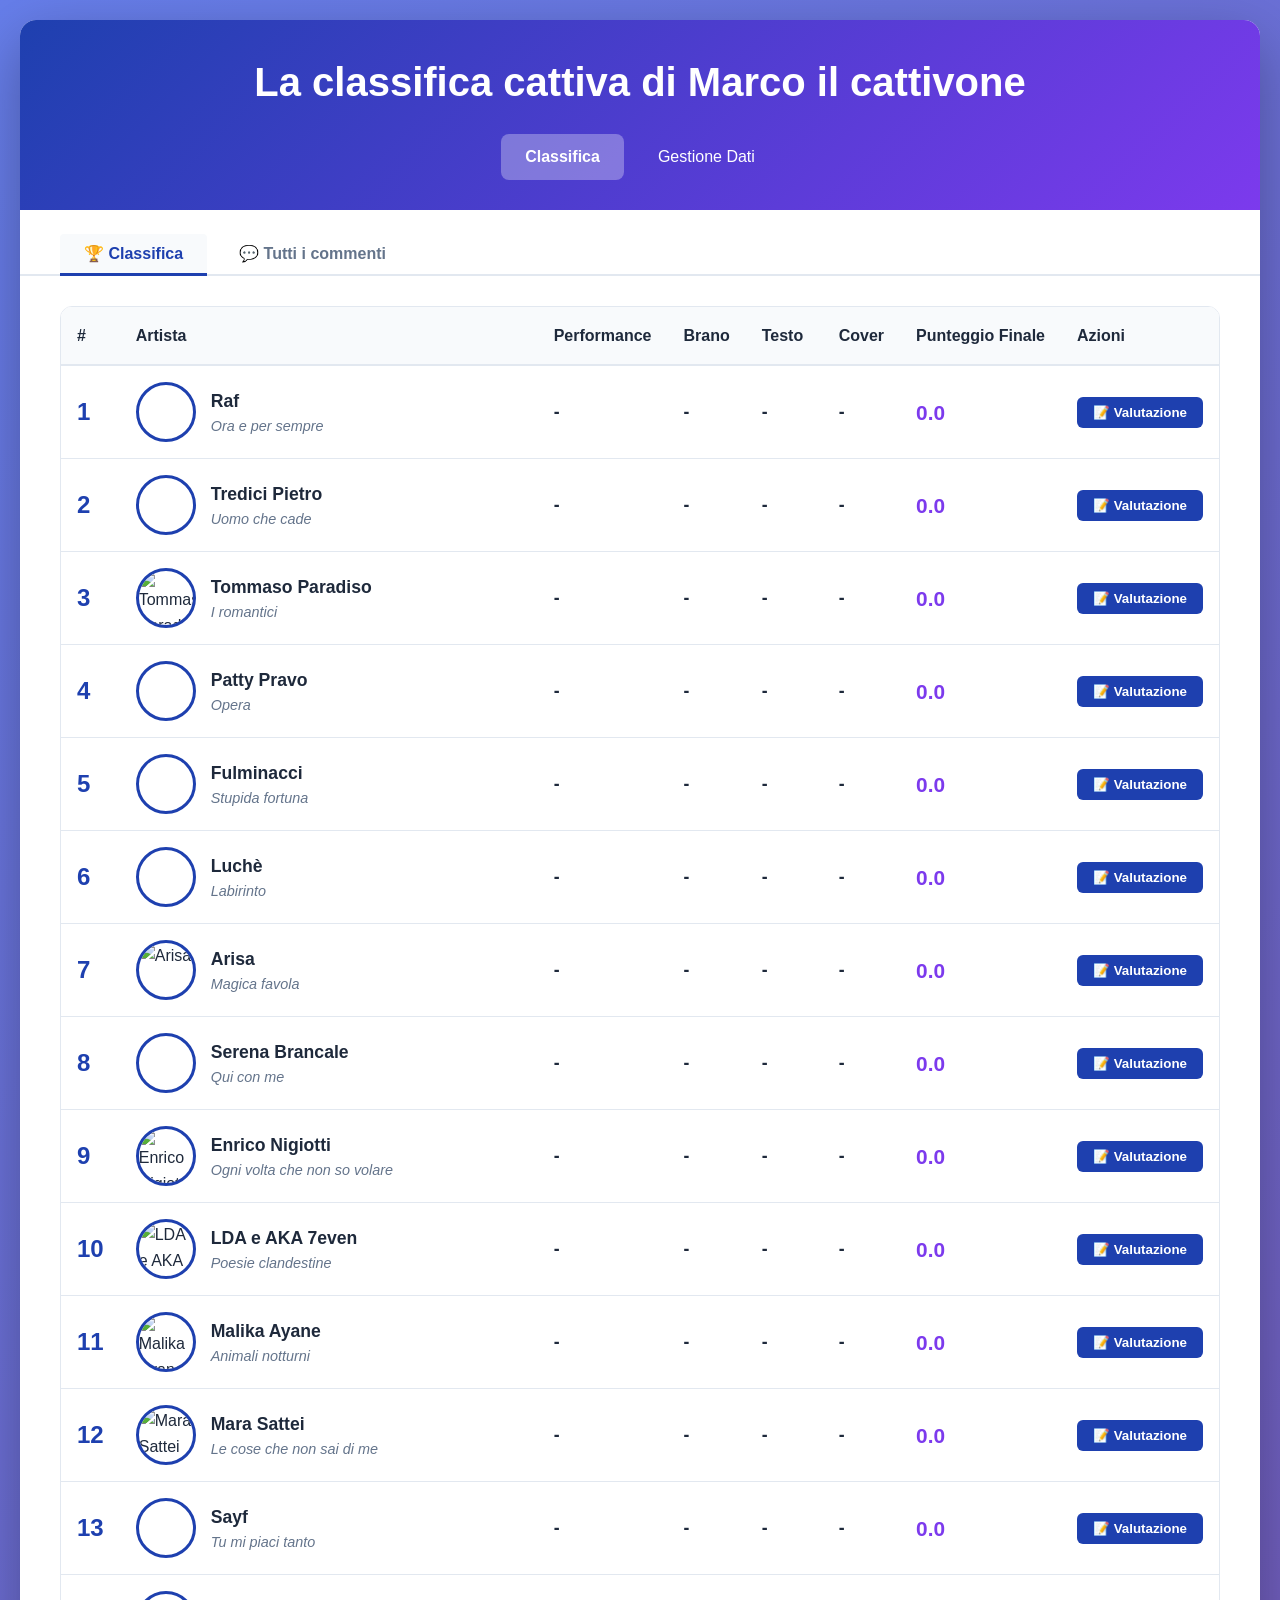
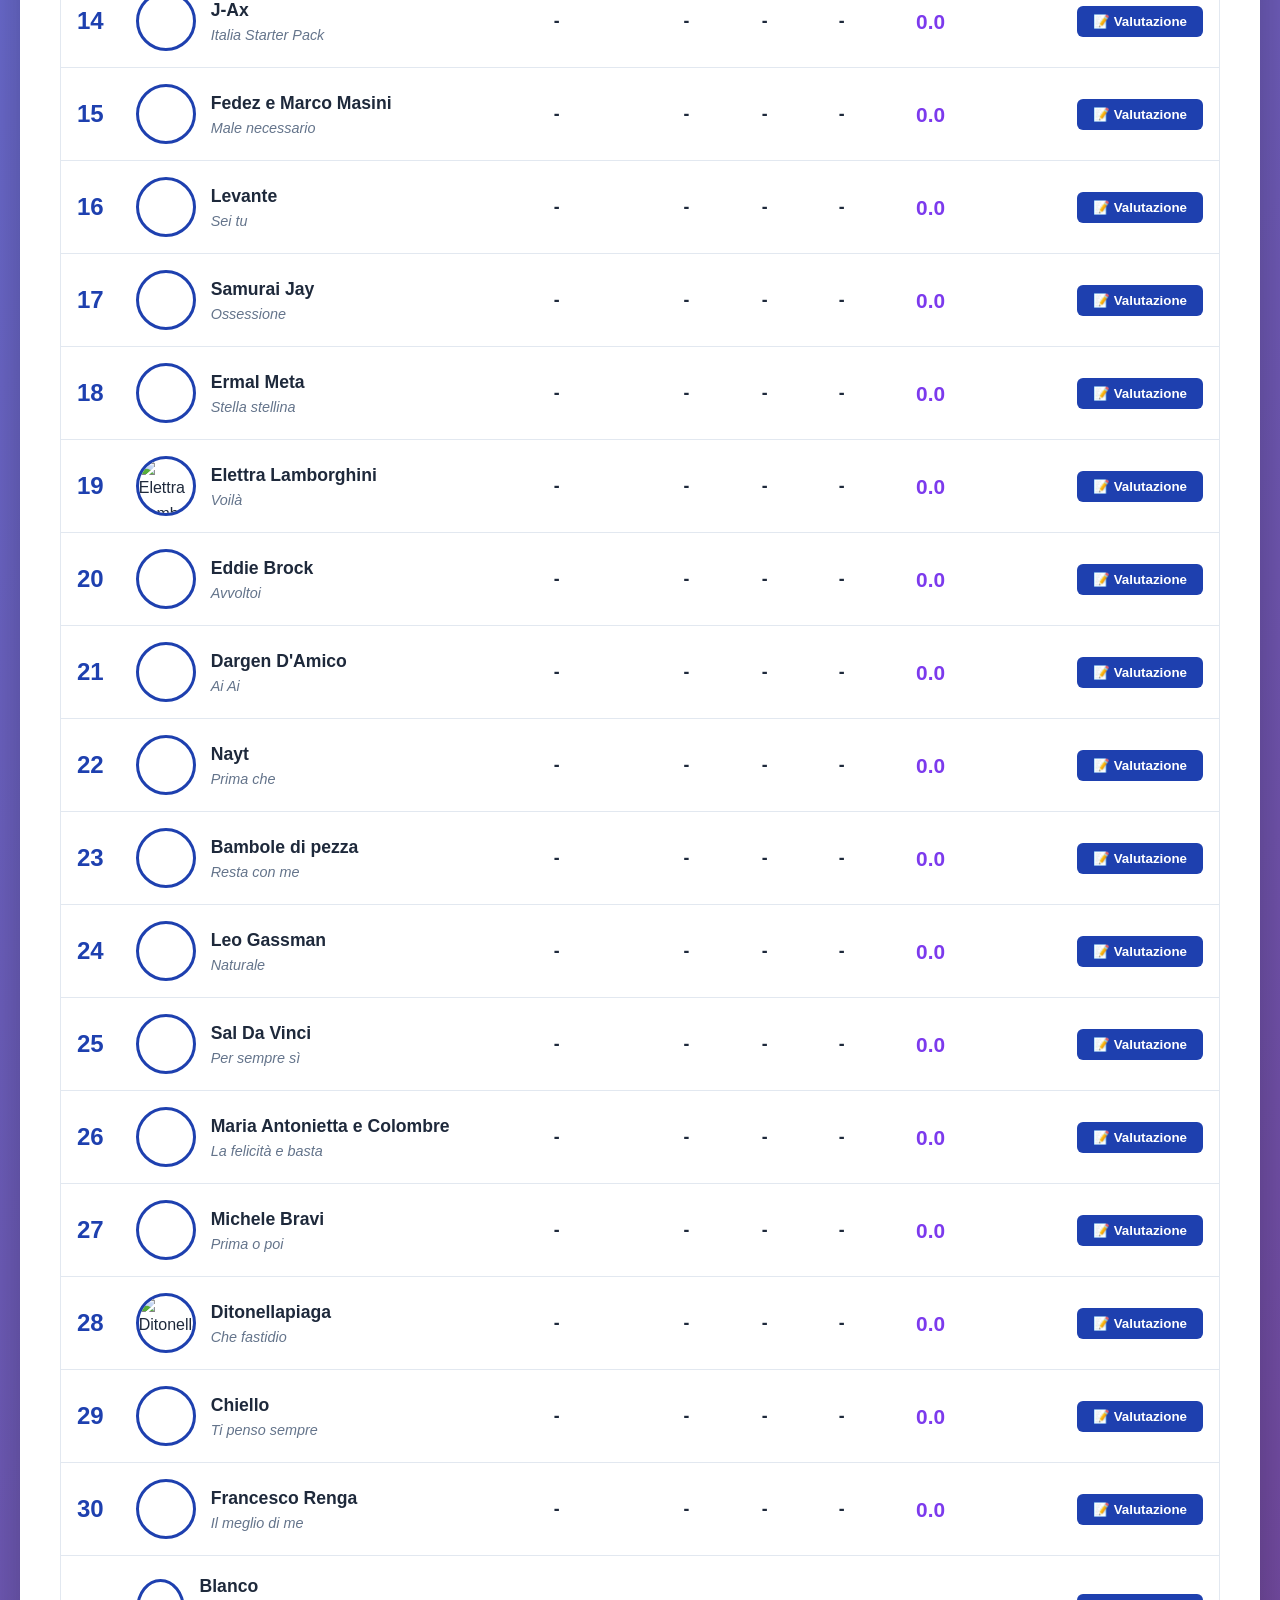
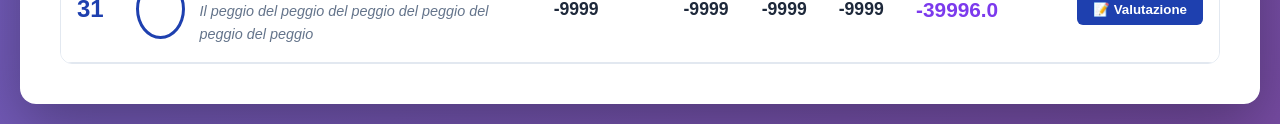
==== commit e4134971: "eliminata colonna duplicata" ====
--- a/index.html
+++ b/index.html
@@ -33,7 +33,6 @@
                                 <th>Brano</th>
                                 <th>Testo</th>
                                 <th>Cover</th>
-                                <th>Totale</th>
                                 <th>Punteggio Finale</th>
                                 <th>Azioni</th>
                             </tr>
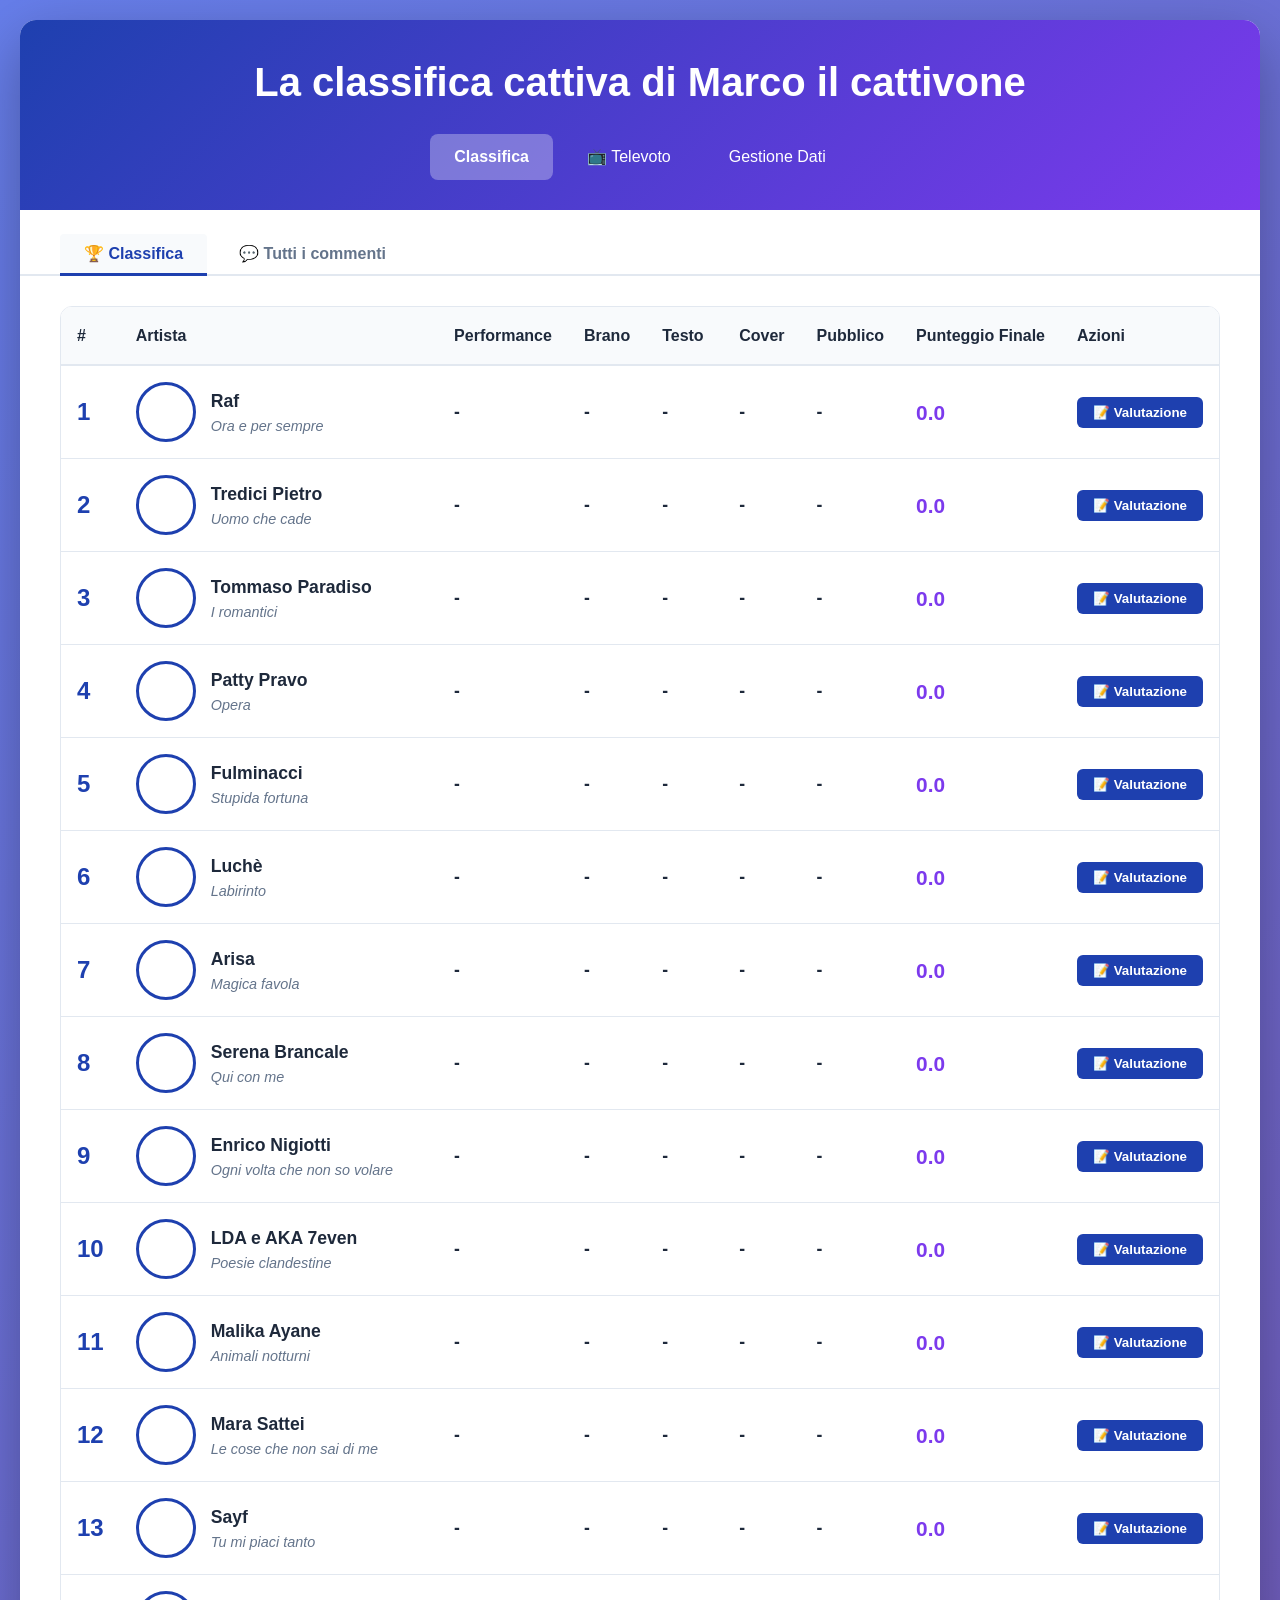
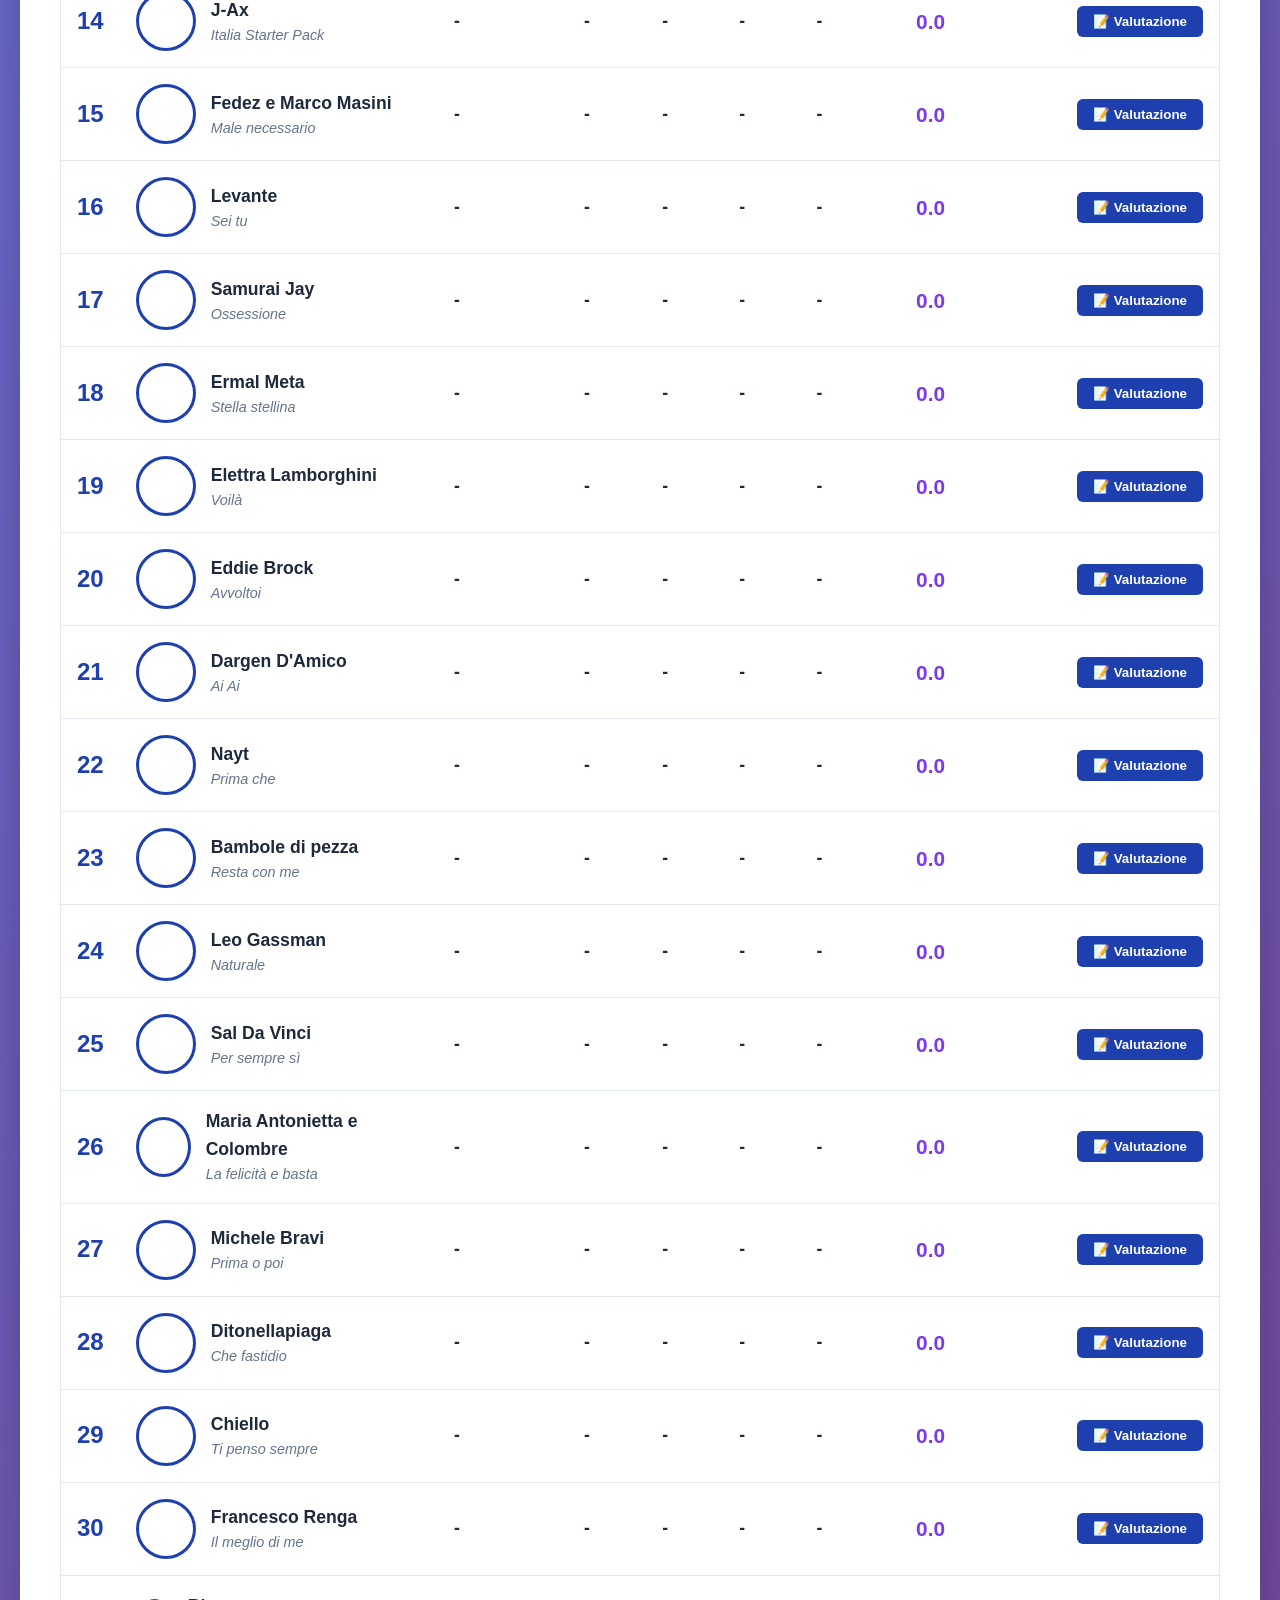
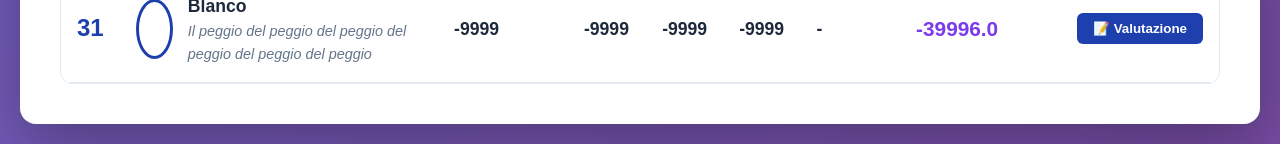
==== commit e3c94c43: "televoto" ====
--- a/index.html
+++ b/index.html
@@ -12,6 +12,7 @@
             <h1>La classifica cattiva di Marco il cattivone</h1>
             <nav>
                 <a href="index.html" class="active">Classifica</a>
+                <a href="voto.html">📺 Televoto</a>
                 <a href="admin.html">Gestione Dati</a>
             </nav>
         </header>
@@ -33,6 +34,7 @@
                                 <th>Brano</th>
                                 <th>Testo</th>
                                 <th>Cover</th>
+                                <th>Pubblico</th>
                                 <th>Punteggio Finale</th>
                                 <th>Azioni</th>
                             </tr>
--- a/style.css
+++ b/style.css
@@ -924,4 +924,317 @@
     #commentsPanel {
         padding: 20px;
     }
+}
+
+/* ============================================================
+   TELEVOTO
+   ============================================================ */
+
+.televoto-wrapper {
+    max-width: 560px;
+    margin: 0 auto;
+    padding: 20px 16px;
+    min-height: 100vh;
+    display: flex;
+    flex-direction: column;
+    gap: 16px;
+}
+
+.televoto-header {
+    background: white;
+    border-radius: 16px;
+    padding: 20px 20px 16px;
+    text-align: center;
+    box-shadow: 0 4px 20px rgba(0,0,0,0.15);
+    position: relative;
+}
+
+.televoto-header h1 {
+    color: var(--primary);
+    font-size: 1.8rem;
+    margin: 0 0 4px;
+}
+
+.televoto-subtitle {
+    color: var(--text-light);
+    font-size: 0.9rem;
+    margin: 0;
+}
+
+.televoto-header .back-link {
+    position: absolute;
+    left: 15px;
+    top: 50%;
+    transform: translateY(-50%);
+    font-size: 0.85rem;
+    color: var(--text-light);
+    text-decoration: none;
+    transition: color 0.2s;
+}
+
+.televoto-header .back-link:hover {
+    color: var(--primary);
+}
+
+/* Stato generico (loading / completed) */
+.tv-state-box {
+    background: white;
+    border-radius: 16px;
+    padding: 50px 30px;
+    text-align: center;
+    box-shadow: 0 4px 20px rgba(0,0,0,0.15);
+}
+
+.tv-loading-spinner {
+    font-size: 2.5rem;
+    margin-bottom: 12px;
+}
+
+.tv-completed-icon {
+    font-size: 4rem;
+    margin-bottom: 14px;
+}
+
+.tv-state-box h2 {
+    color: var(--primary);
+    margin-bottom: 10px;
+}
+
+.tv-home-link {
+    display: inline-block;
+    margin-top: 22px;
+    text-decoration: none;
+    padding: 14px 28px;
+    font-size: 1rem;
+}
+
+/* Barra progresso */
+.tv-progress-wrap {
+    background: white;
+    border-radius: 12px;
+    padding: 14px 18px;
+    box-shadow: 0 2px 10px rgba(0,0,0,0.1);
+}
+
+.tv-progress-text {
+    font-size: 0.88rem;
+    color: var(--text-light);
+    margin-bottom: 8px;
+    text-align: center;
+}
+
+.tv-progress-bar {
+    height: 8px;
+    background: var(--border);
+    border-radius: 4px;
+    overflow: hidden;
+}
+
+.tv-progress-fill {
+    height: 100%;
+    background: linear-gradient(90deg, #667eea, #764ba2);
+    border-radius: 4px;
+    transition: width 0.5s ease;
+}
+
+/* Card artista */
+.tv-artist-card {
+    background: white;
+    border-radius: 20px;
+    padding: 30px 20px 24px;
+    text-align: center;
+    box-shadow: 0 8px 30px rgba(0,0,0,0.15);
+}
+
+.tv-artist-card img {
+    width: 150px;
+    height: 150px;
+    object-fit: cover;
+    border-radius: 50%;
+    border: 4px solid var(--primary);
+    margin-bottom: 14px;
+    display: block;
+    margin-left: auto;
+    margin-right: auto;
+}
+
+.tv-artist-card h2 {
+    font-size: 1.55rem;
+    color: var(--text-dark);
+    margin-bottom: 4px;
+}
+
+.tv-artist-song {
+    color: var(--text-light);
+    font-style: italic;
+    font-size: 0.95rem;
+}
+
+/* Sezione voto */
+.tv-vote-section {
+    background: white;
+    border-radius: 16px;
+    padding: 22px 18px 18px;
+    box-shadow: 0 4px 20px rgba(0,0,0,0.1);
+    text-align: center;
+}
+
+.tv-vote-label {
+    font-weight: 600;
+    color: var(--text-dark);
+    margin-bottom: 14px;
+    font-size: 0.95rem;
+}
+
+.tv-vote-buttons {
+    display: grid;
+    grid-template-columns: repeat(6, 1fr);
+    gap: 8px;
+    margin-bottom: 14px;
+}
+
+.tv-vote-btn {
+    padding: 13px 0;
+    border: 2px solid var(--border);
+    border-radius: 10px;
+    background: var(--bg-light);
+    font-size: 1.1rem;
+    font-weight: 700;
+    cursor: pointer;
+    transition: all 0.18s;
+    color: var(--text-dark);
+}
+
+.tv-vote-btn:hover {
+    border-color: var(--primary);
+    background: #e0e7ff;
+    transform: translateY(-2px);
+}
+
+.tv-vote-btn.selected {
+    border-color: var(--primary);
+    background: var(--primary);
+    color: white;
+    transform: scale(1.12);
+    box-shadow: 0 4px 14px rgba(30,64,175,0.4);
+}
+
+.tv-selected-display {
+    font-size: 1.25rem;
+    font-weight: 700;
+    color: var(--primary);
+    min-height: 1.8em;
+}
+
+/* Bottone avanti */
+.tv-next-btn {
+    width: 100%;
+    padding: 18px;
+    font-size: 1.15rem;
+    border-radius: 12px;
+    margin-top: 4px;
+    transition: opacity 0.2s;
+}
+
+.tv-next-btn:disabled {
+    opacity: 0.45;
+    cursor: not-allowed;
+}
+
+/* ============================================================
+   ADMIN – Vista voti pubblici (modal televoto)
+   ============================================================ */
+
+.votes-table-wrap {
+    max-height: 60vh;
+    overflow-y: auto;
+}
+
+.votes-artist-row {
+    display: flex;
+    align-items: center;
+    gap: 14px;
+    padding: 12px 0;
+    border-bottom: 1px solid var(--border);
+}
+
+.votes-artist-row:last-child {
+    border-bottom: none;
+}
+
+.votes-artist-photo {
+    width: 48px;
+    height: 48px;
+    object-fit: cover;
+    border-radius: 50%;
+    flex-shrink: 0;
+}
+
+.votes-artist-info {
+    flex: 1;
+    min-width: 0;
+}
+
+.votes-artist-name {
+    font-weight: 600;
+    font-size: 0.95rem;
+    color: var(--text-dark);
+    white-space: nowrap;
+    overflow: hidden;
+    text-overflow: ellipsis;
+}
+
+.votes-artist-sub {
+    font-size: 0.8rem;
+    color: var(--text-light);
+    margin-top: 1px;
+}
+
+.votes-bar-wrap {
+    width: 100px;
+    flex-shrink: 0;
+}
+
+.votes-bar {
+    height: 7px;
+    background: var(--border);
+    border-radius: 4px;
+    overflow: hidden;
+    margin-bottom: 3px;
+}
+
+.votes-bar-fill {
+    height: 100%;
+    background: linear-gradient(90deg, #667eea, #764ba2);
+    border-radius: 4px;
+    transition: width 0.4s ease;
+}
+
+.votes-score-big {
+    font-size: 1.3rem;
+    font-weight: 800;
+    color: var(--primary);
+    min-width: 42px;
+    text-align: right;
+    flex-shrink: 0;
+}
+
+.votes-no-data {
+    text-align: center;
+    color: var(--text-light);
+    padding: 30px;
+    font-style: italic;
+}
+
+@media (max-width: 480px) {
+    .tv-vote-buttons {
+        grid-template-columns: repeat(4, 1fr);
+    }
+    .televoto-header h1 {
+        font-size: 1.5rem;
+    }
+    .tv-artist-card img {
+        width: 120px;
+        height: 120px;
+    }
 }
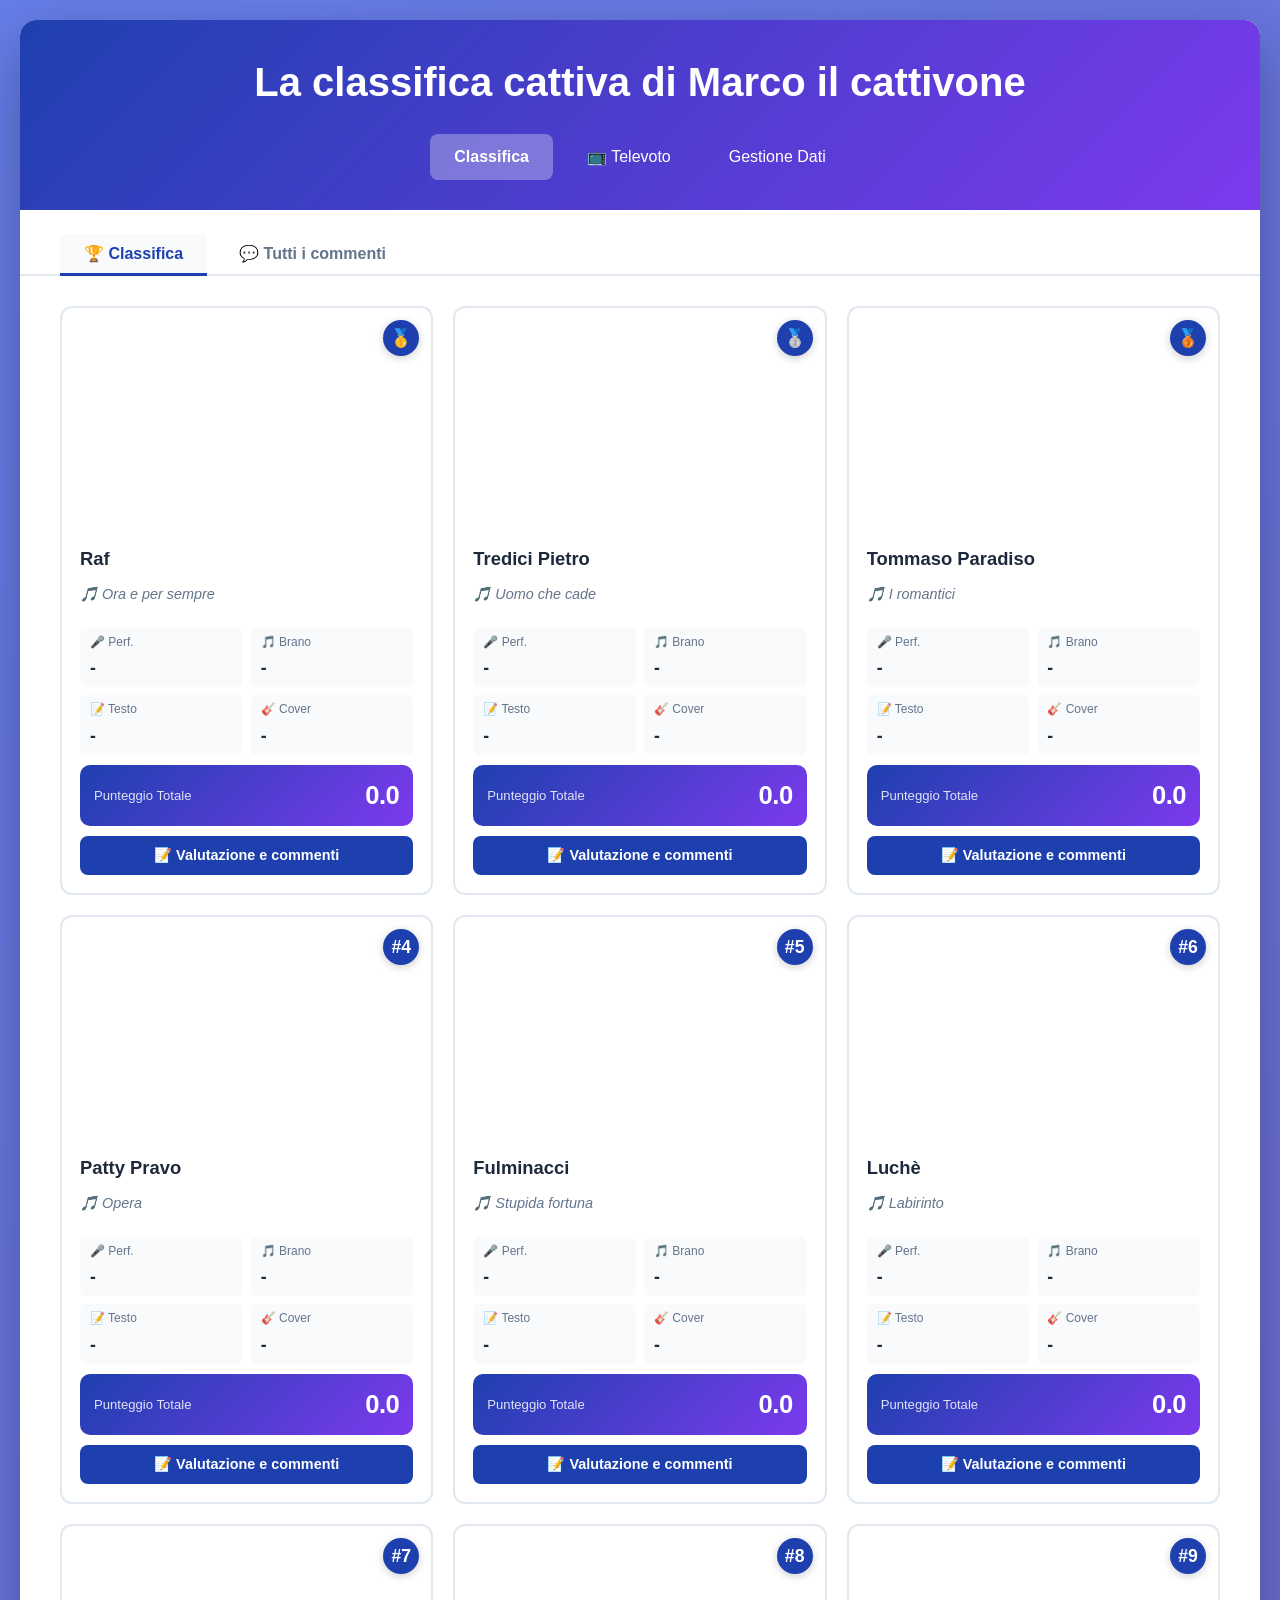
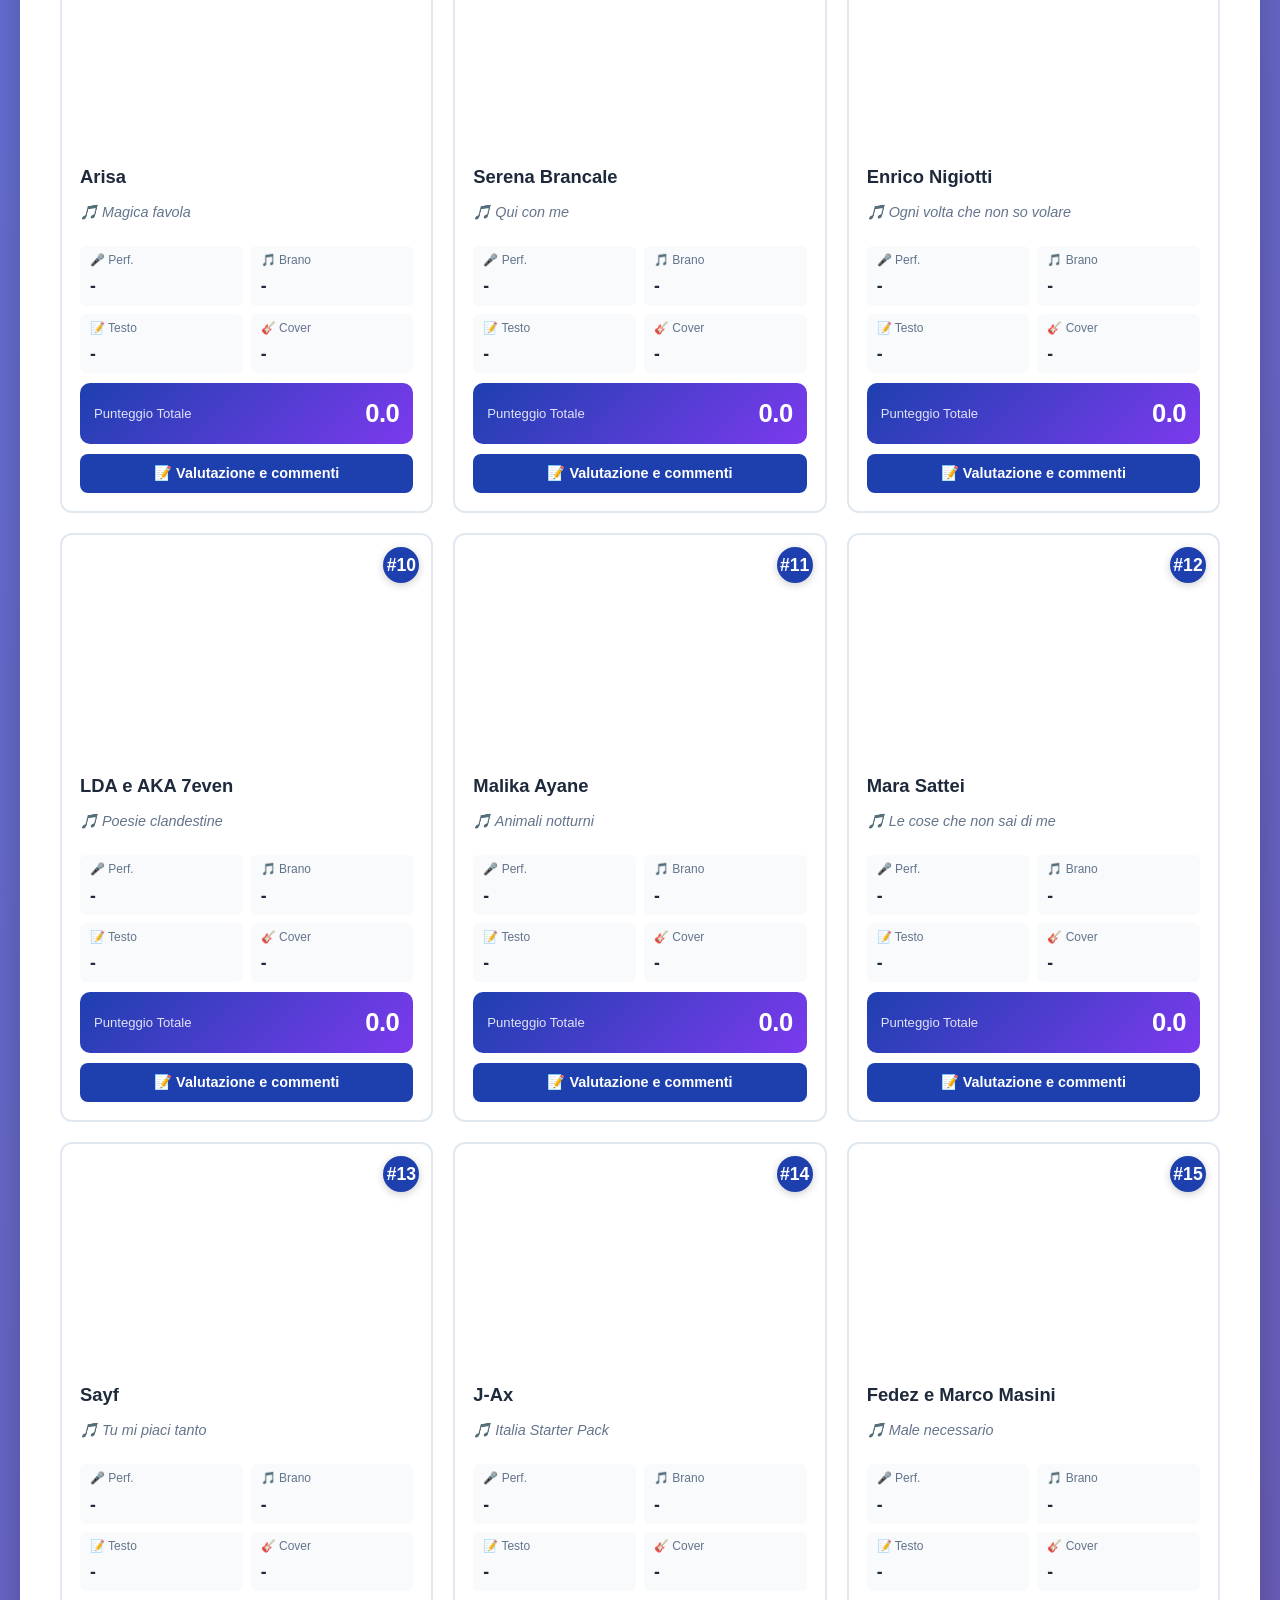
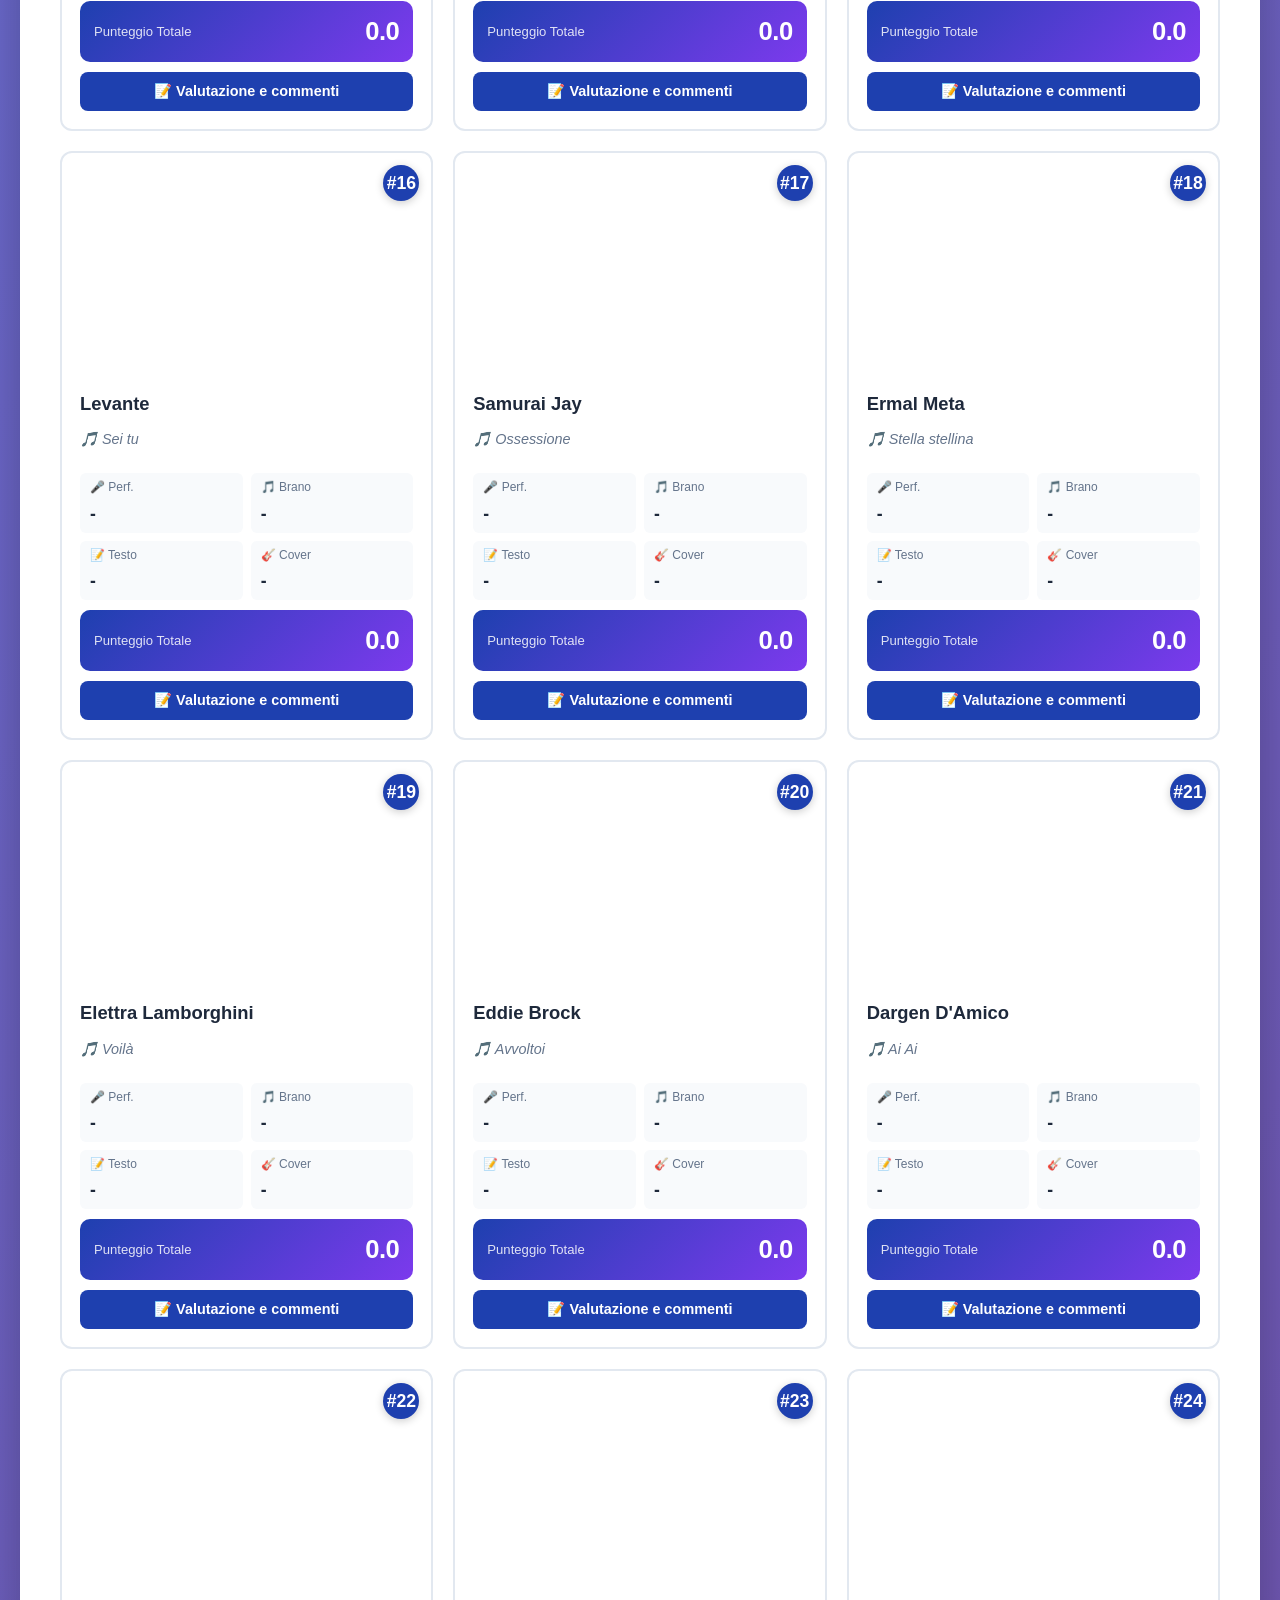
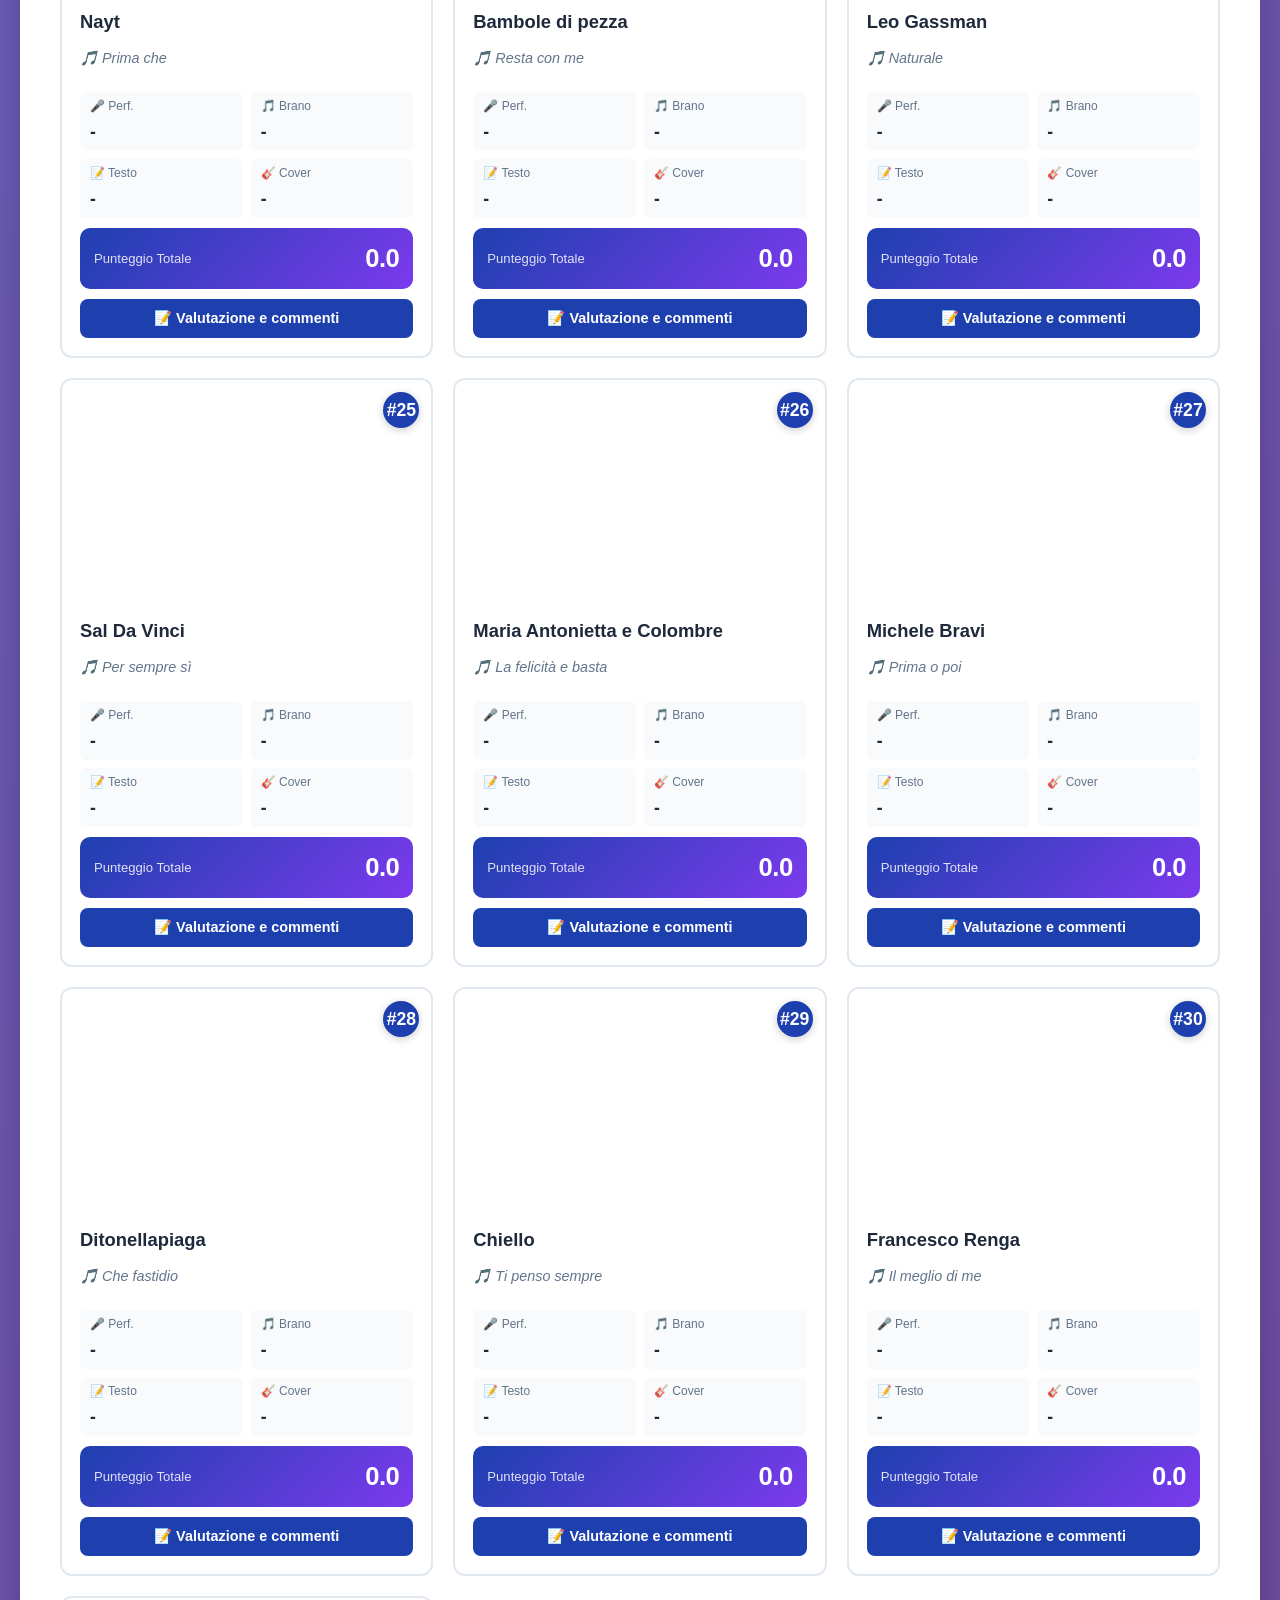
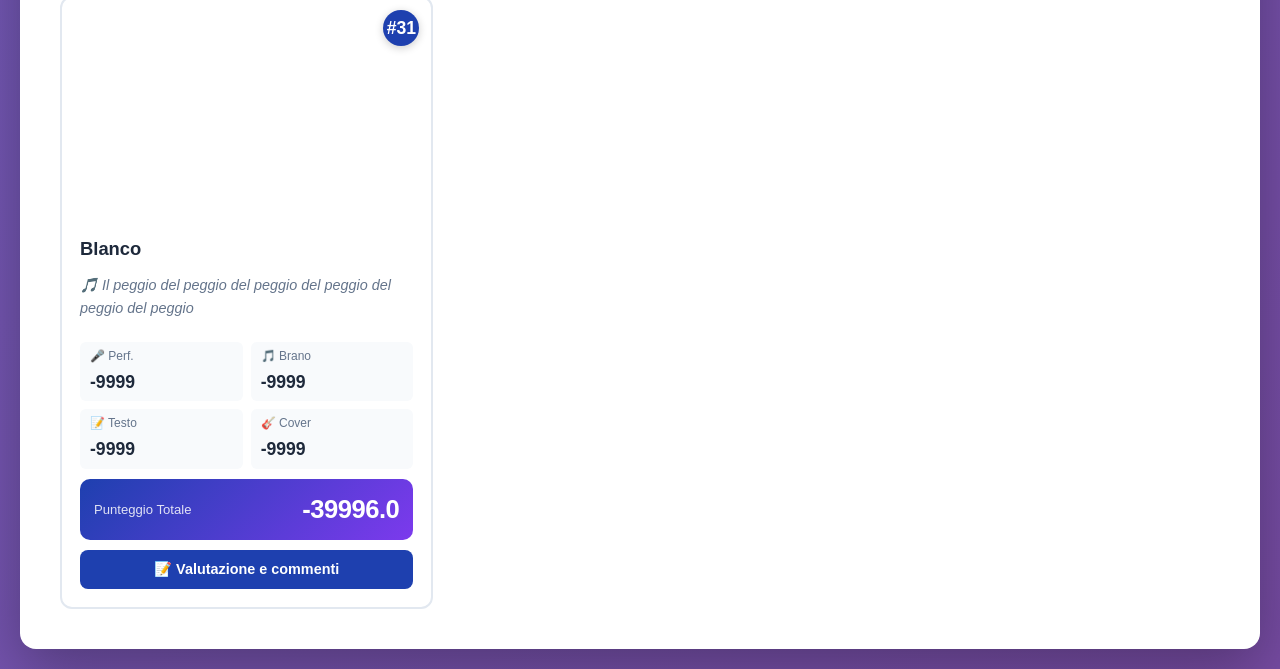
==== commit 826070c4: "responsiveness" ====
--- a/index.html
+++ b/index.html
@@ -24,25 +24,8 @@
             </div>
 
             <div id="rankingPanel">
-                <div class="table-container">
-                    <table id="rankingTable">
-                        <thead>
-                            <tr>
-                                <th>#</th>
-                                <th>Artista</th>
-                                <th>Performance</th>
-                                <th>Brano</th>
-                                <th>Testo</th>
-                                <th>Cover</th>
-                                <th>Pubblico</th>
-                                <th>Punteggio Finale</th>
-                                <th>Azioni</th>
-                            </tr>
-                        </thead>
-                        <tbody id="tableBody">
-                            <!-- Popolato dinamicamente -->
-                        </tbody>
-                    </table>
+                <div class="artists-grid ranking-grid" id="rankingGrid">
+                    <!-- Popolato dinamicamente -->
                 </div>
             </div>
 
--- a/style.css
+++ b/style.css
@@ -464,6 +464,168 @@
     background: var(--bg-light);
     padding: 5px 10px;
     border-radius: 6px;
+}
+
+/* ── Ranking pubblico (card responsive) ─────────────────────── */
+
+.ranking-grid {
+    grid-template-columns: repeat(auto-fill, minmax(280px, 1fr));
+    padding: 0;
+}
+
+.ranking-card {
+    cursor: pointer;
+    padding: 0;
+    overflow: hidden;
+    display: flex;
+    flex-direction: column;
+}
+
+.ranking-card img {
+    width: 100%;
+    height: 220px;
+    object-fit: cover;
+    border-radius: 0;
+    margin-bottom: 0;
+    display: block;
+}
+
+.ranking-card-body {
+    padding: 16px 18px 18px;
+    display: flex;
+    flex-direction: column;
+    gap: 10px;
+    flex: 1;
+}
+
+.ranking-card h3 {
+    font-size: 1.15rem;
+    margin: 0;
+    padding-right: 42px; /* spazio per badge */
+}
+
+.ranking-song {
+    color: var(--text-light);
+    font-style: italic;
+    font-size: 0.88rem;
+    margin: 0;
+}
+
+/* Badge posizione */
+.ranking-pos {
+    top: 12px;
+    right: 12px;
+    font-size: 1.1rem;
+    width: 36px;
+    height: 36px;
+}
+
+/* Griglia punteggi con label */
+.ranking-scores {
+    display: grid;
+    grid-template-columns: repeat(2, 1fr);
+    gap: 7px;
+    font-size: 0.82rem;
+    margin-top: 2px;
+}
+
+.ranking-scores div {
+    background: var(--bg-light);
+    border-radius: 8px;
+    padding: 7px 10px;
+    display: flex;
+    flex-direction: column;
+    gap: 2px;
+}
+
+.ranking-scores div span {
+    color: var(--text-light);
+    font-size: 0.75rem;
+}
+
+.ranking-scores div strong {
+    font-size: 1.1rem;
+    color: var(--text-dark);
+}
+
+.score-pubblico {
+    grid-column: 1 / -1;    /* occupa tutta la riga */
+    background: #ede9fe !important;
+    border: 1px solid #c4b5fd;
+}
+
+.score-pubblico span {
+    color: #7c3aed !important;
+}
+
+.score-pubblico strong {
+    color: #5b21b6 !important;
+}
+
+/* Totale */
+.ranking-total {
+    display: flex;
+    align-items: center;
+    justify-content: space-between;
+    background: linear-gradient(135deg, #1e40af 0%, #7c3aed 100%);
+    border-radius: 10px;
+    padding: 10px 14px;
+    color: white;
+}
+
+.ranking-total span {
+    font-size: 0.82rem;
+    opacity: 0.85;
+}
+
+.ranking-total strong {
+    font-size: 1.6rem;
+    font-weight: 900;
+    letter-spacing: -0.5px;
+}
+
+/* Bottone */
+.ranking-btn {
+    width: 100%;
+    padding: 11px;
+    font-size: 0.9rem;
+    border-radius: 8px;
+    margin-top: auto;
+}
+
+/* Testo vuoto/caricamento */
+.ranking-empty {
+    text-align: center;
+    color: var(--text-light);
+    padding: 50px 20px;
+    font-size: 1.05rem;
+    grid-column: 1 / -1;
+}
+
+/* Responsive: adattamenti per schermi piccoli */
+@media (max-width: 600px) {
+    .ranking-card img {
+        height: 180px;
+    }
+
+    .ranking-card h3 {
+        font-size: 1rem;
+        padding-right: 36px;
+    }
+
+    .ranking-scores {
+        font-size: 0.8rem;
+    }
+
+    .ranking-total strong {
+        font-size: 1.4rem;
+    }
+}
+
+@media (max-width: 380px) {
+    .ranking-card img {
+        height: 150px;
+    }
 }
 
 /* Form */
@@ -610,16 +772,35 @@
 }
 
 @media (max-width: 768px) {
+    body {
+        padding: 8px;
+    }
+
     .login-box {
         padding: 30px;
     }
 
+    header {
+        padding: 20px 16px;
+    }
+
     header h1 {
-        font-size: 1.8rem;
+        font-size: 1.5rem;
+        margin-bottom: 12px;
+    }
+
+    nav {
+        gap: 6px;
+        flex-wrap: wrap;
+    }
+
+    nav a {
+        padding: 7px 12px;
+        font-size: 0.88rem;
     }
 
     main {
-        padding: 20px;
+        padding: 16px;
     }
 
     .form-row {
@@ -835,6 +1016,18 @@
     padding: 30px 40px 40px;
 }
 
+@media (max-width: 768px) {
+    /* su mobile "main" ha già padding:20px (regola globale),
+       i pannelli non ne aggiungono un secondo strato */
+    #rankingPanel,
+    #commentsPanel {
+        padding: 0;
+    }
+    .tab-bar {
+        padding: 16px 16px 0;
+    }
+}
+
 /* ============================================================
    TUTTI I COMMENTI - gruppi per artista
    ============================================================ */
@@ -910,20 +1103,6 @@
 
 .acg-list .comment-item {
     background: white;
-}
-
-@media (max-width: 768px) {
-    .tab-bar {
-        padding: 16px 20px 0;
-    }
-    .tab-btn {
-        padding: 8px 14px;
-        font-size: 0.9rem;
-    }
-    #rankingPanel,
-    #commentsPanel {
-        padding: 20px;
-    }
 }
 
 /* ============================================================
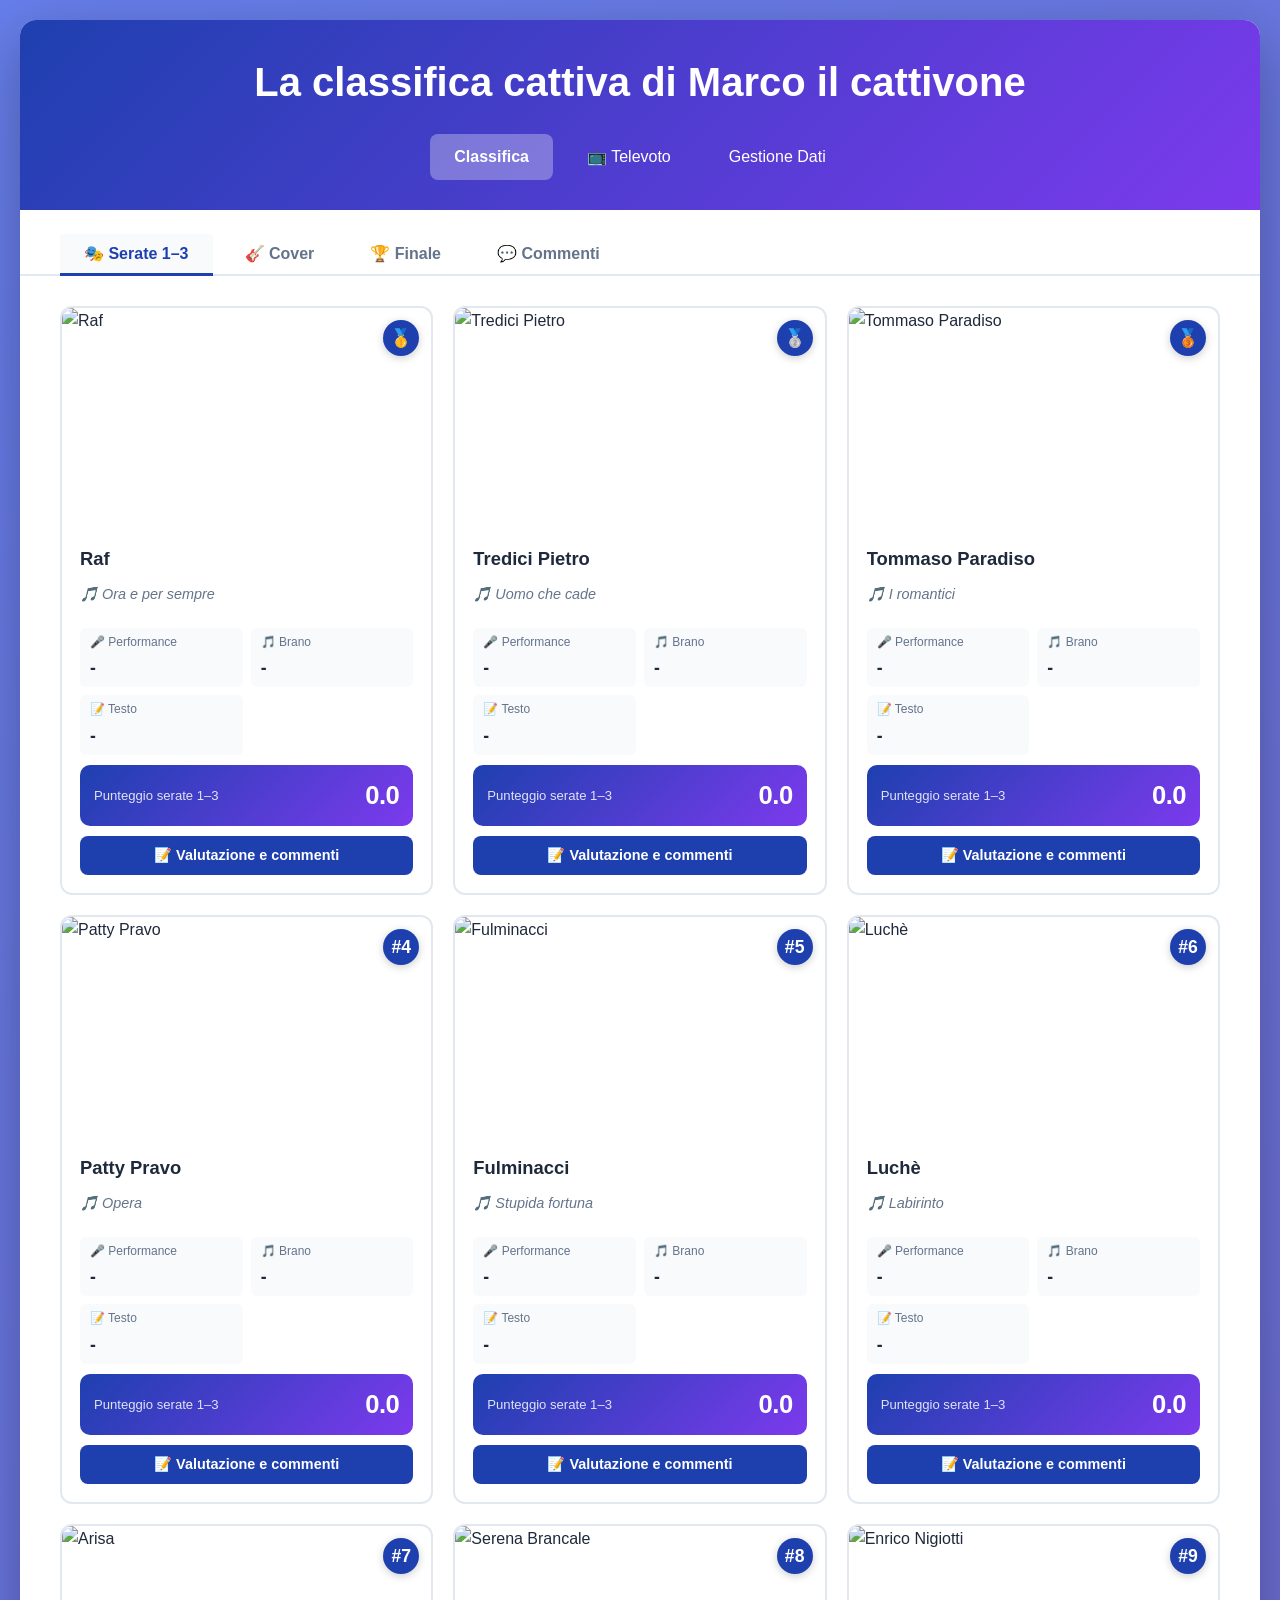
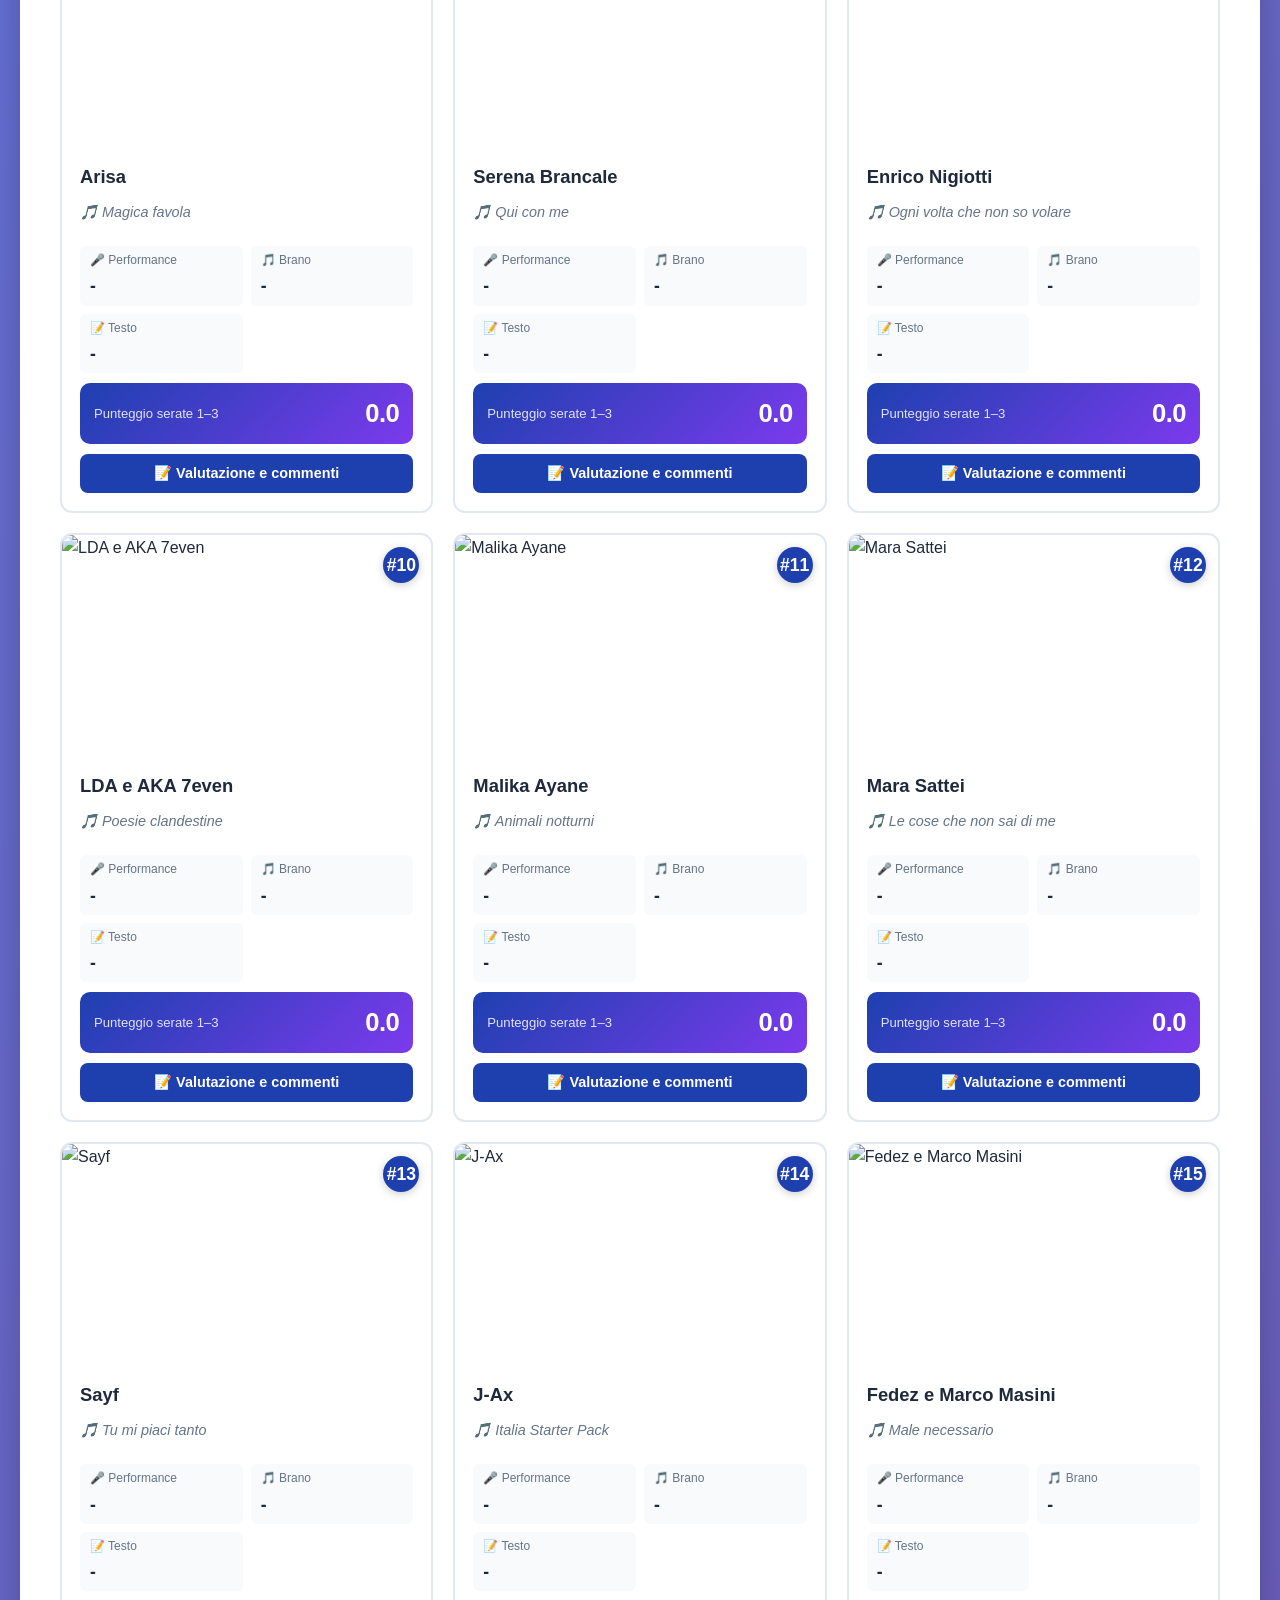
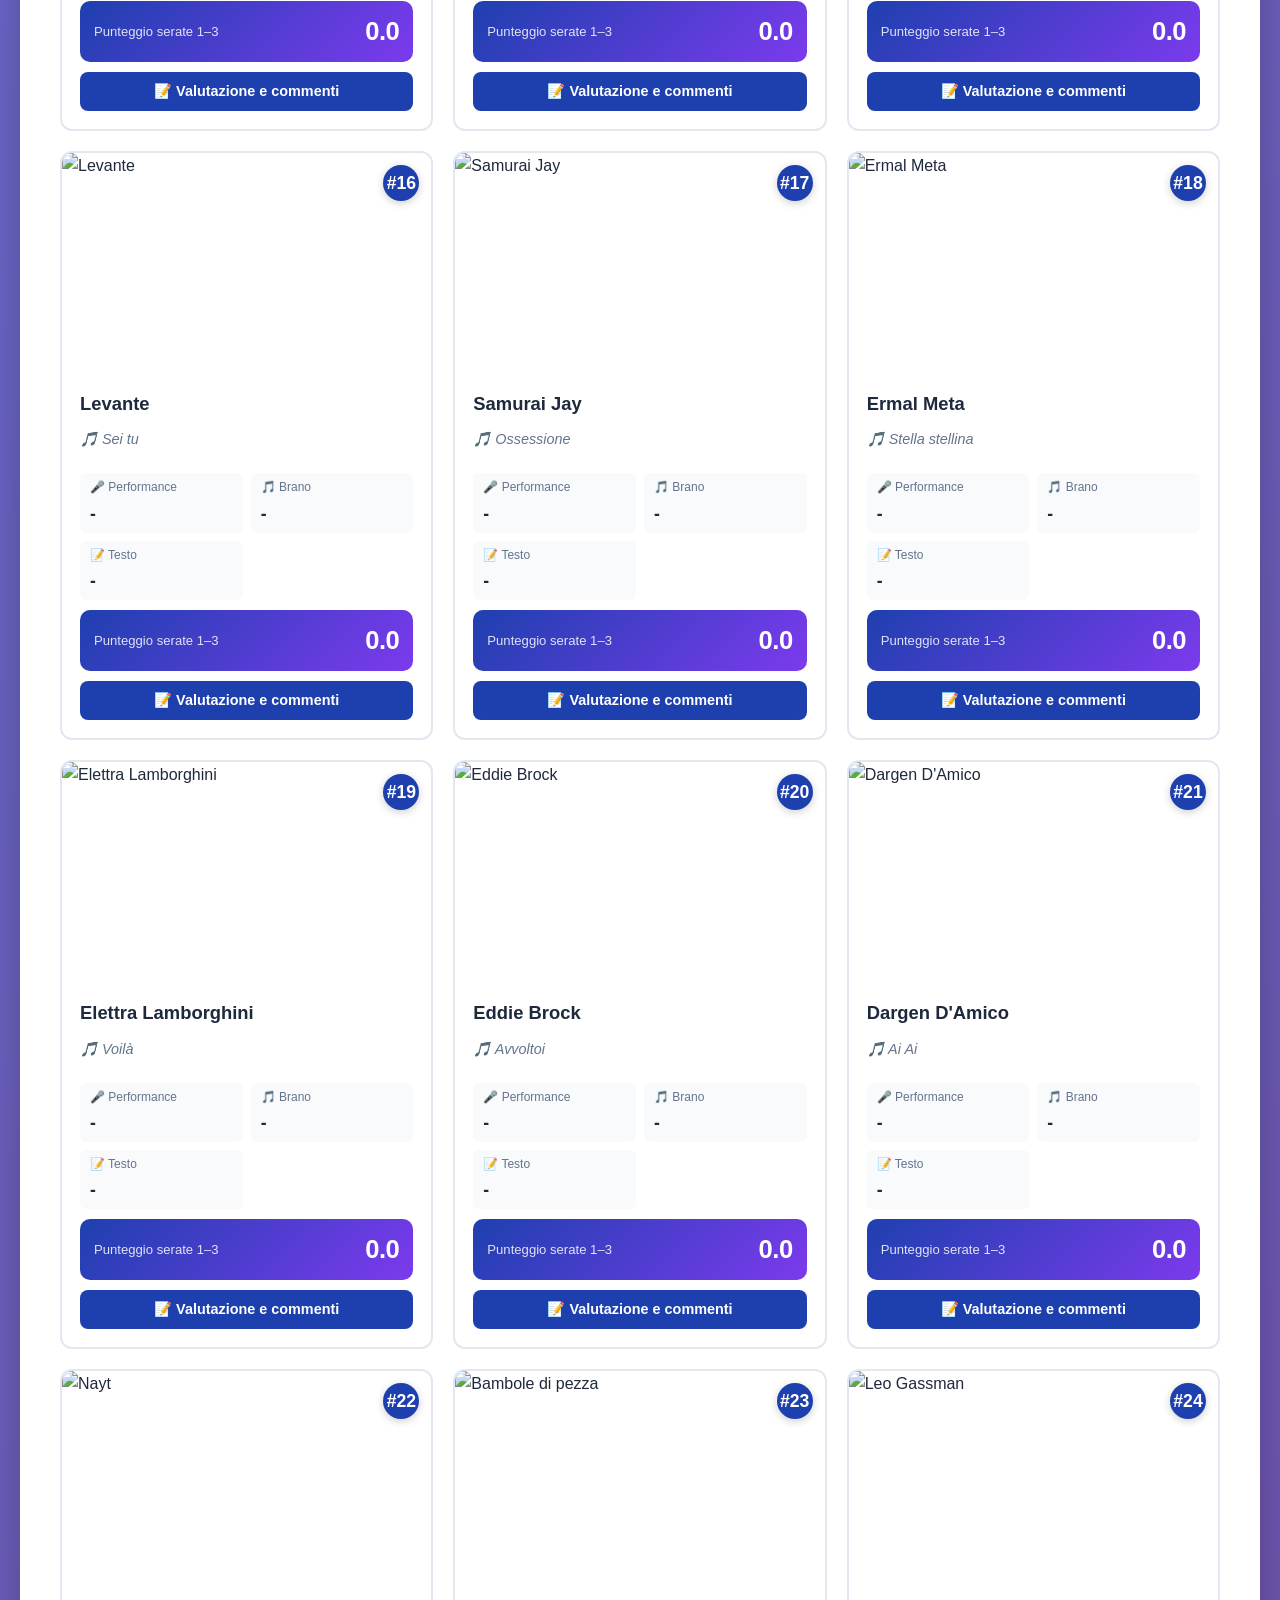
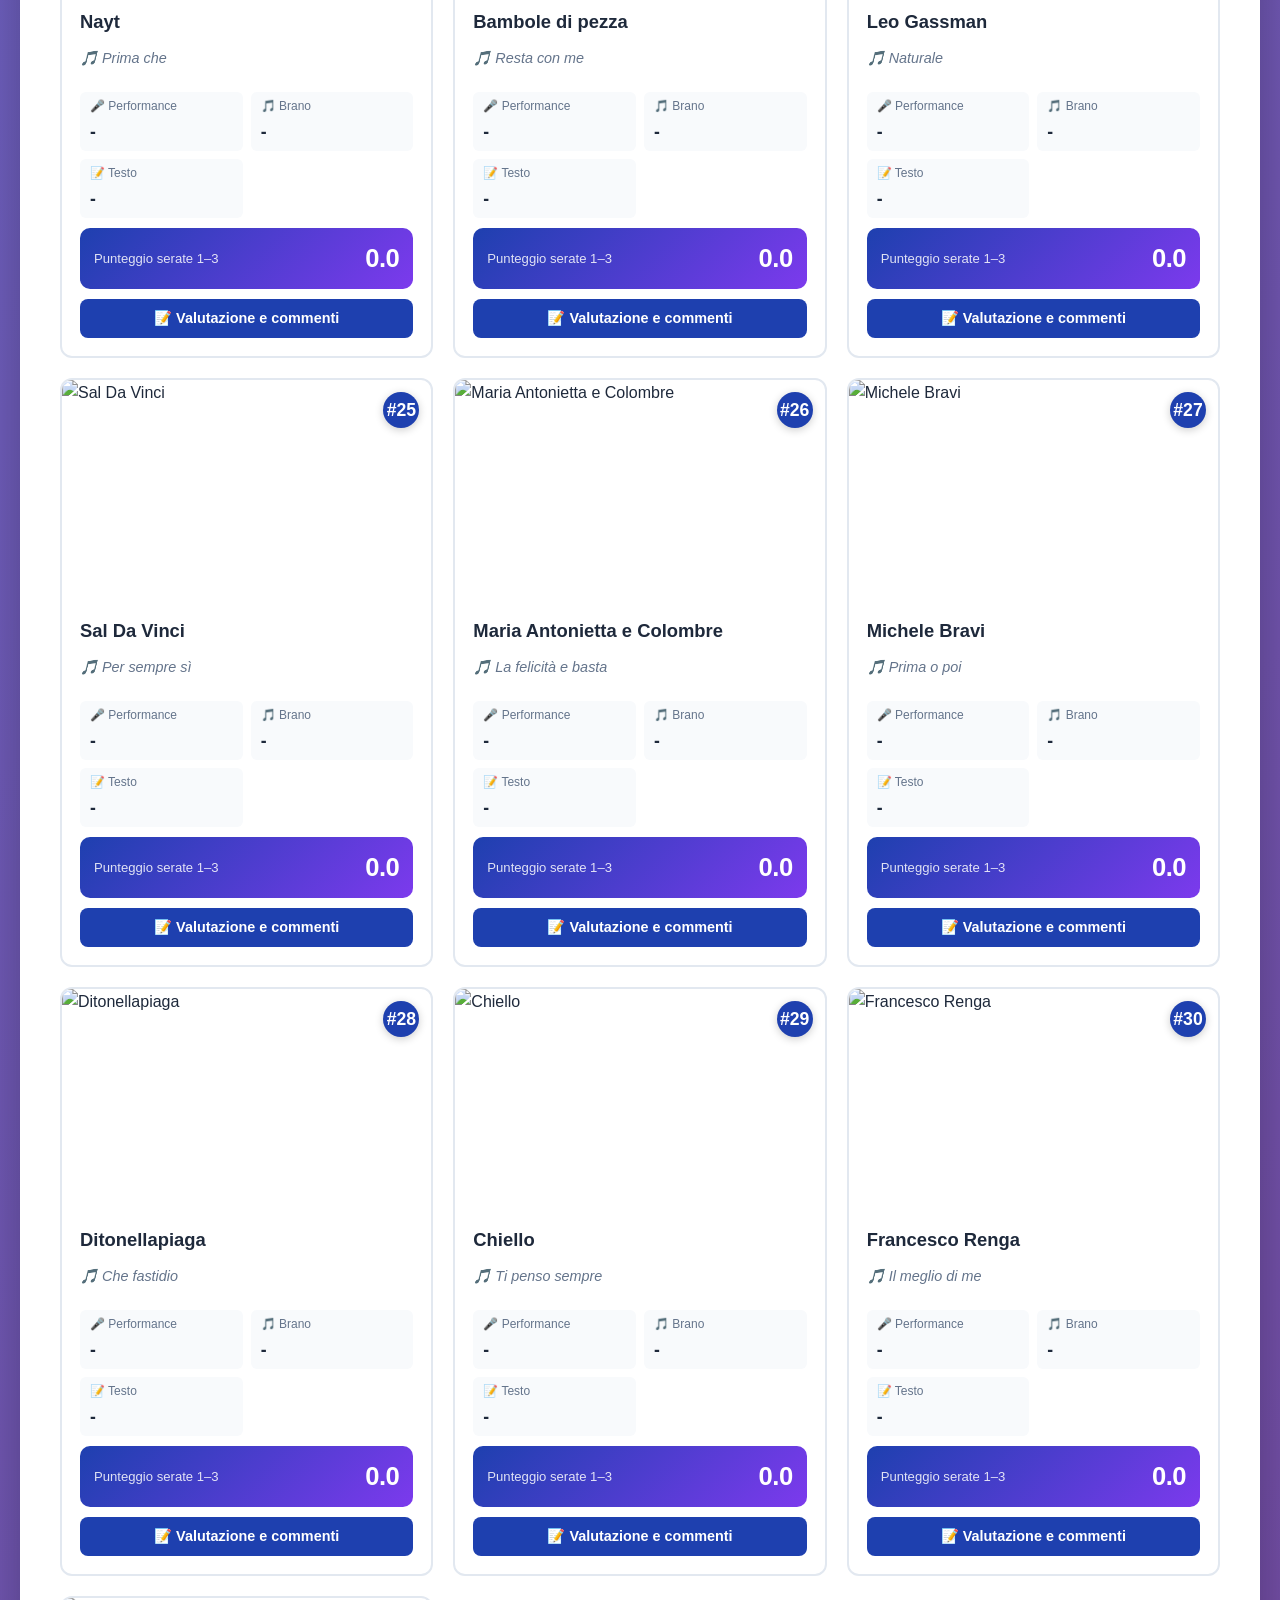
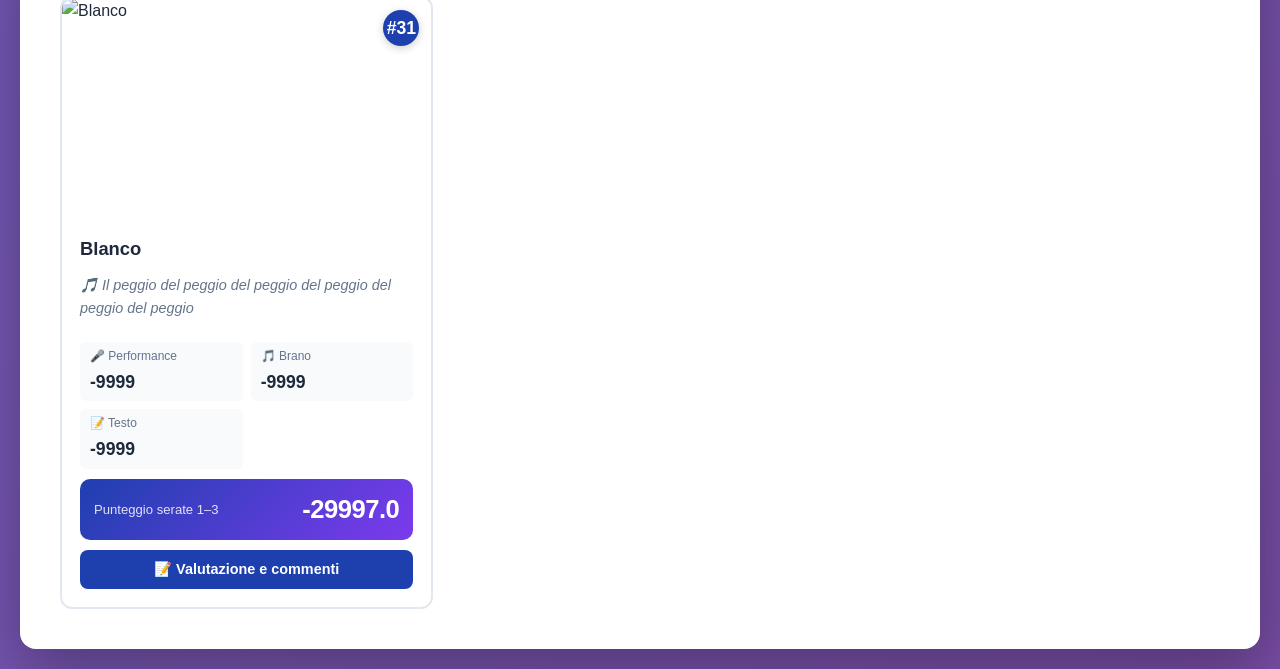
==== commit 95f74397: "fix televoto e suddivisione serate" ====
--- a/index.html
+++ b/index.html
@@ -19,20 +19,24 @@
 
         <main>
             <div class="tab-bar">
-                <button class="tab-btn active" id="tabRanking" onclick="switchTab('ranking')">🏆 Classifica</button>
-                <button class="tab-btn" id="tabComments" onclick="switchTab('comments')">💬 Tutti i commenti</button>
+                <button class="tab-btn active" id="tabS1"       onclick="switchTab('s1')">🎭 Serate 1–3</button>
+                <button class="tab-btn"         id="tabS2"       onclick="switchTab('s2')">🎸 Cover</button>
+                <button class="tab-btn"         id="tabS3"       onclick="switchTab('s3')">🏆 Finale</button>
+                <button class="tab-btn"         id="tabComments" onclick="switchTab('comments')">💬 Commenti</button>
             </div>
 
-            <div id="rankingPanel">
-                <div class="artists-grid ranking-grid" id="rankingGrid">
-                    <!-- Popolato dinamicamente -->
-                </div>
+            <div id="panelS1">
+                <div class="artists-grid ranking-grid" id="gridS1"><!-- dinamico --></div>
+            </div>
+            <div id="panelS2" style="display:none;">
+                <div class="artists-grid ranking-grid" id="gridS2"><!-- dinamico --></div>
+            </div>
+            <div id="panelS3" style="display:none;">
+                <div class="artists-grid ranking-grid" id="gridS3"><!-- dinamico --></div>
             </div>
 
             <div id="commentsPanel" style="display:none;">
-                <div id="allCommentsContainer">
-                    <!-- Popolato dinamicamente -->
-                </div>
+                <div id="allCommentsContainer"><!-- dinamico --></div>
             </div>
         </main>
     </div>
--- a/style.css
+++ b/style.css
@@ -725,6 +725,83 @@
     border-radius: 8px;
     line-height: 1.8;
     margin-top: 15px;
+}
+
+/* ── Modal: blocchi valutazione per serata ─────────────────── */
+.review-serata-block {
+    border: 1px solid var(--border);
+    border-radius: 10px;
+    padding: 16px;
+    margin-bottom: 16px;
+}
+
+.review-serata-title {
+    font-size: 0.95rem;
+    font-weight: 700;
+    color: var(--primary);
+    margin-bottom: 10px;
+    padding-bottom: 8px;
+    border-bottom: 1px solid var(--border);
+}
+
+.review-serata-block .scores-grid {
+    margin: 0 0 10px;
+}
+
+.score-item-pub {
+    background: #ede9fe !important;
+    border: 1px solid #c4b5fd;
+}
+
+.score-item-pub strong {
+    color: #5b21b6 !important;
+}
+
+.score-item-pub span {
+    color: #7c3aed !important;
+}
+
+/* ── Admin form: serata tabs ───────────────────────────────── */
+.serata-tabs {
+    display: flex;
+    gap: 4px;
+    margin: 20px 0 0;
+    border-bottom: 2px solid var(--border);
+    padding-bottom: 0;
+}
+
+.serata-tab-btn {
+    padding: 9px 18px;
+    border: none;
+    background: none;
+    font-size: 0.9rem;
+    font-weight: 600;
+    color: var(--text-light);
+    cursor: pointer;
+    border-bottom: 3px solid transparent;
+    margin-bottom: -2px;
+    border-radius: 4px 4px 0 0;
+    transition: color 0.2s, border-color 0.2s, background 0.2s;
+}
+
+.serata-tab-btn:hover {
+    color: var(--primary);
+    background: var(--bg-light);
+}
+
+.serata-tab-btn.active {
+    color: var(--primary);
+    border-bottom-color: var(--primary);
+    background: var(--bg-light);
+}
+
+.serata-panel {
+    padding-top: 16px;
+}
+
+/* Card classifica cover: score unico a larghezza piena */
+.score-cover-solo {
+    grid-column: 1 / -1;
 }
 
 /* Image Modal */
@@ -1008,7 +1085,7 @@
     background: var(--bg-light);
 }
 
-#rankingPanel {
+#panelS1, #panelS2, #panelS3 {
     padding: 30px 40px 40px;
 }
 
@@ -1017,9 +1094,9 @@
 }
 
 @media (max-width: 768px) {
-    /* su mobile "main" ha già padding:20px (regola globale),
+    /* su mobile "main" ha già padding (regola globale),
        i pannelli non ne aggiungono un secondo strato */
-    #rankingPanel,
+    #panelS1, #panelS2, #panelS3,
     #commentsPanel {
         padding: 0;
     }
